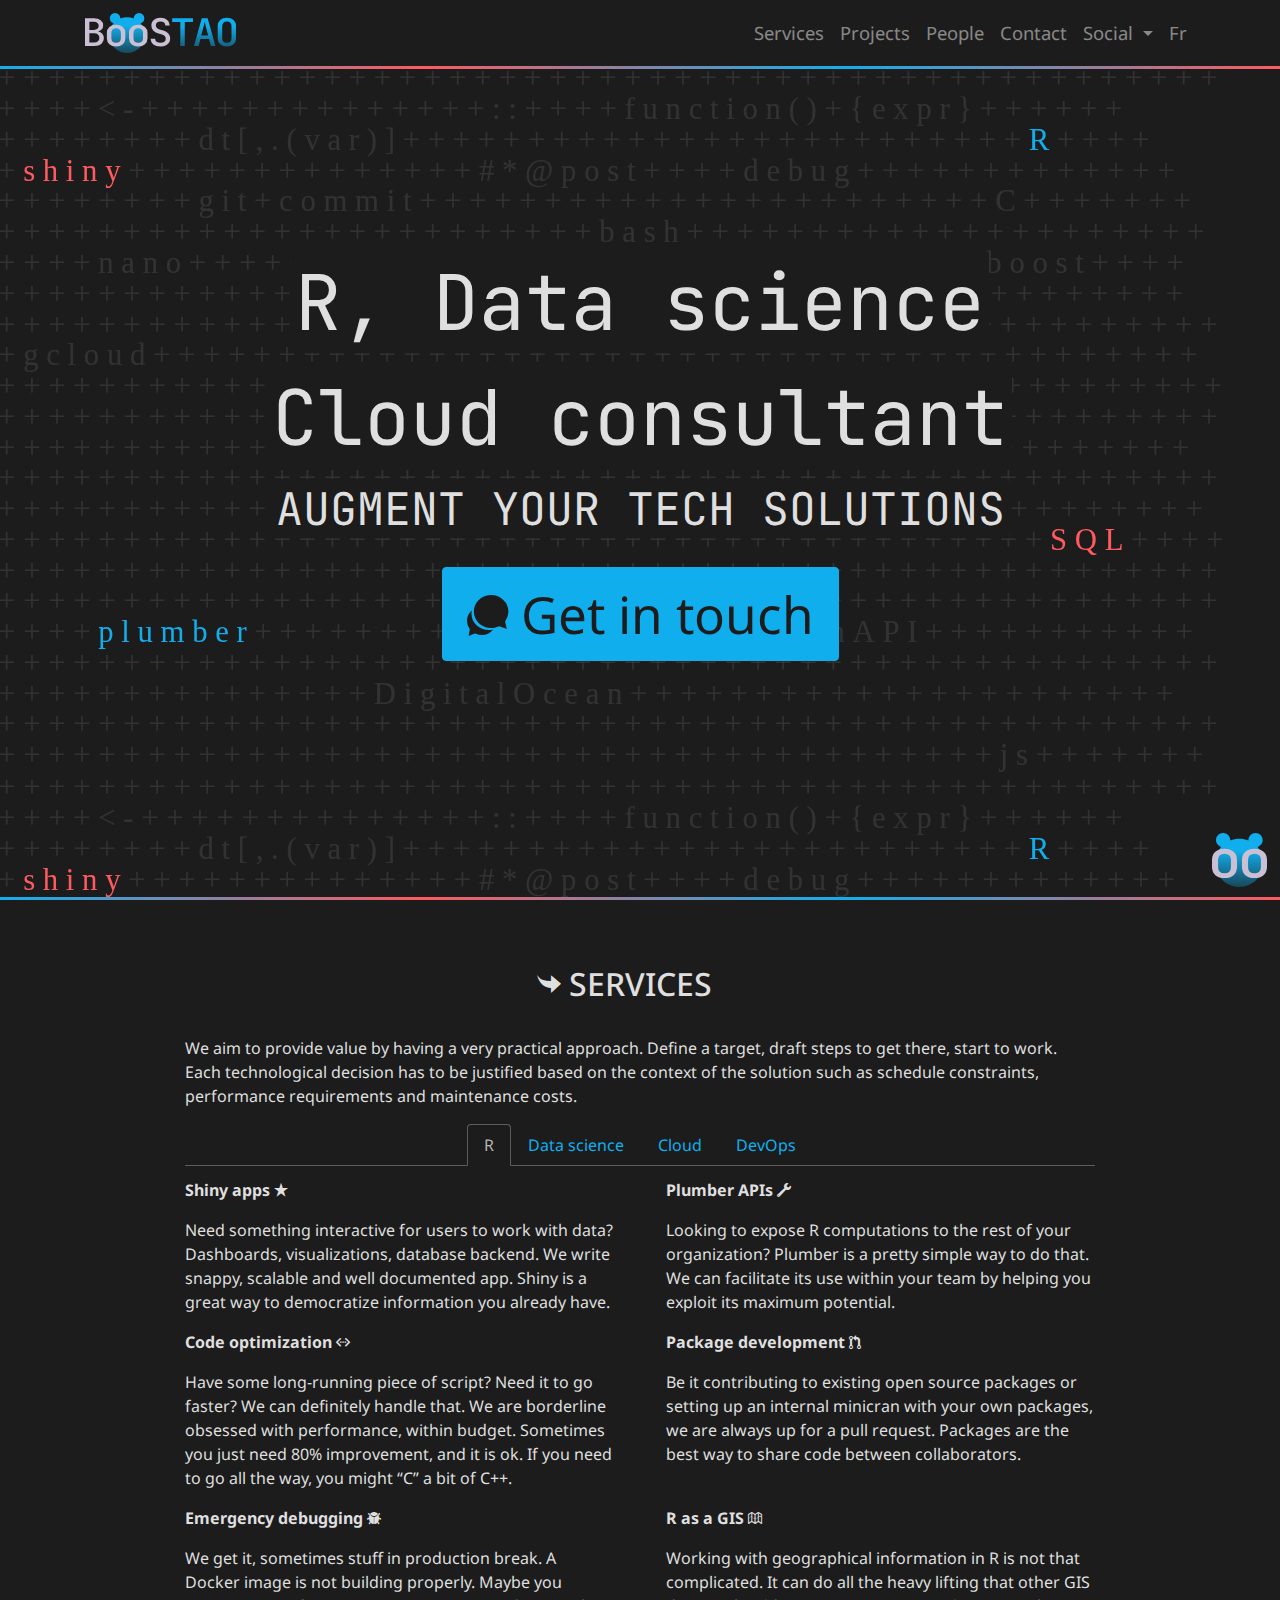
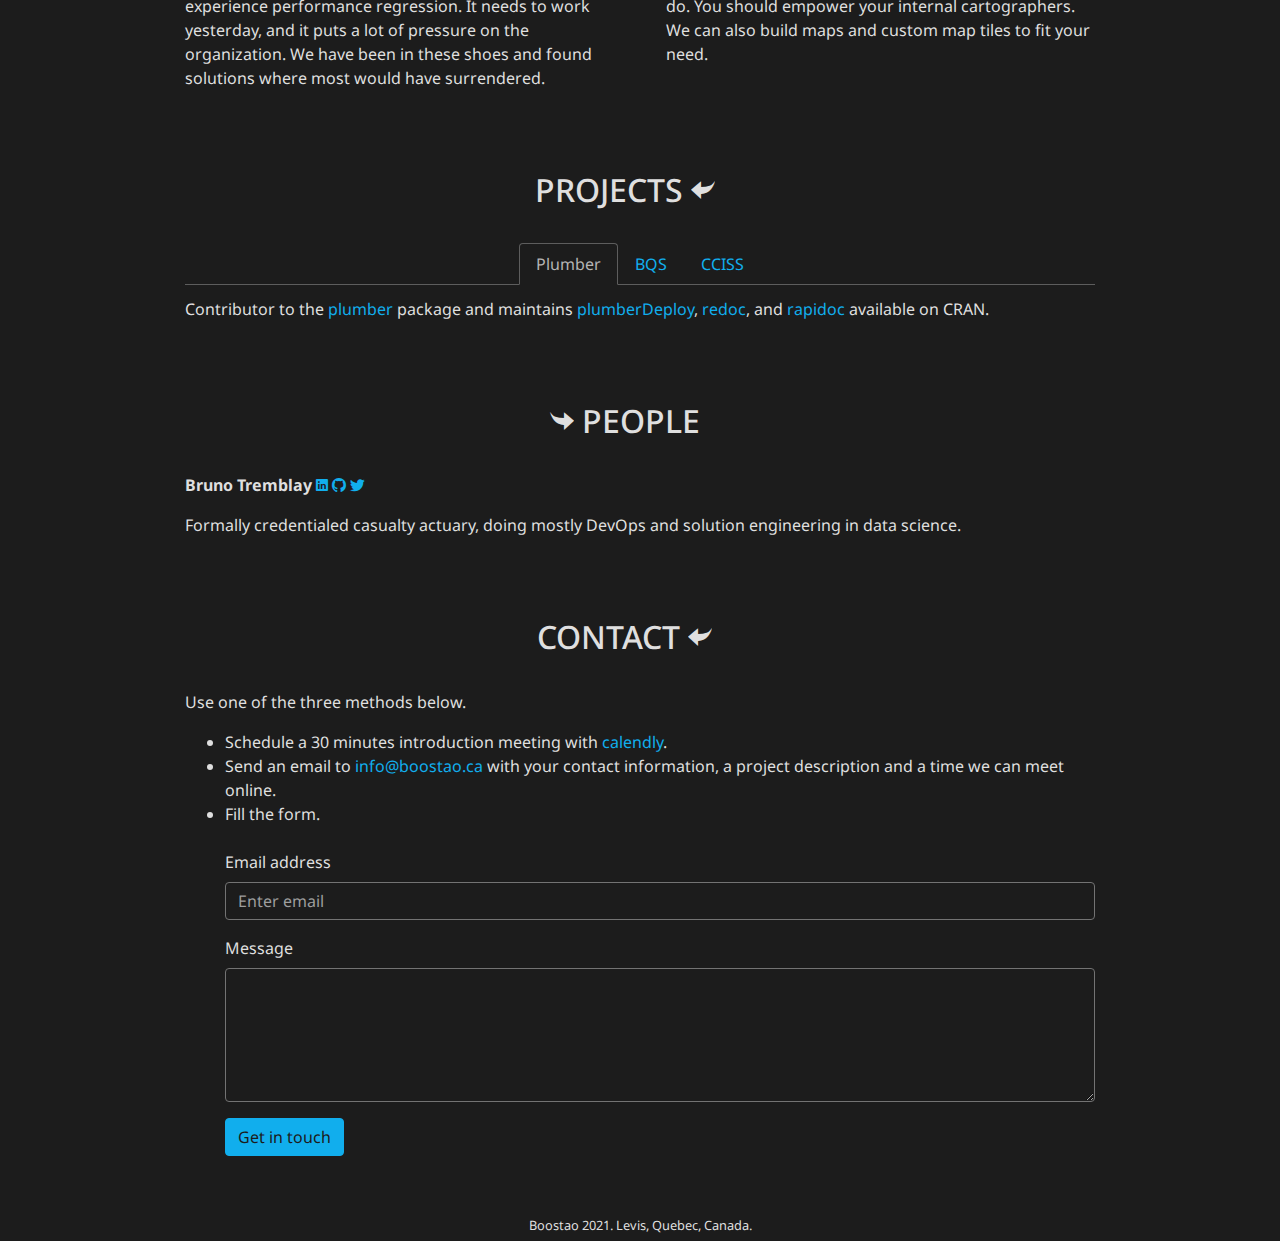
==== index.html @ 1beb693e "update contact section" ====
<!DOCTYPE html>

<html>

<head>

<meta charset="utf-8" />
<meta name="generator" content="pandoc" />
<meta http-equiv="X-UA-Compatible" content="IE=EDGE" />




<title>Boostao.ca</title>

<script src="site_libs/header-attrs-2.11/header-attrs.js"></script>
<script src="site_libs/jquery-3.6.0/jquery-3.6.0.min.js"></script>
<meta name="viewport" content="width=device-width, initial-scale=1, shrink-to-fit=no" />
<link href="site_libs/bootstrap-4.6.0/bootstrap.min.css" rel="stylesheet" />
<script src="site_libs/bootstrap-4.6.0/bootstrap.bundle.min.js"></script>
<link href="https://fonts.googleapis.com/css2?family=Noto%20Sans&amp;display=swap" rel="stylesheet"/>
<link href="https://fonts.googleapis.com/css2?family=JetBrains%20Mono&amp;display=swap" rel="stylesheet"/>
<script src="site_libs/bs3compat-0.3.1/transition.js"></script>
<script src="site_libs/bs3compat-0.3.1/tabs.js"></script>
<script src="site_libs/bs3compat-0.3.1/bs3compat.js"></script>
<script src="site_libs/navigation-1.1/tabsets.js"></script>
<link href="site_libs/anchor-sections-1.0.1/anchor-sections.css" rel="stylesheet" />
<script src="site_libs/anchor-sections-1.0.1/anchor-sections.js"></script>
<link href="site_libs/ionicons-2.0.1/css/ionicons.min.css" rel="stylesheet" />
<link rel="apple-touch-icon" sizes="180x180" href="./apple-touch-icon.png">
<link rel="icon" type="image/png" sizes="32x32" href="./favicon-32x32.png">
<link rel="icon" type="image/png" sizes="16x16" href="./favicon-16x16.png">
<link rel="manifest" href="./site.webmanifest">
<link rel="mask-icon" href="./safari-pinned-tab.svg" color="#5bbad5">
<meta name="apple-mobile-web-app-title" content="boostao">
<meta name="application-name" content="boostao">
<meta name="msapplication-TileColor" content="#1c1c1c">
<meta name="theme-color" content="#1c1c1c">

<style type="text/css">
  code{white-space: pre-wrap;}
  span.smallcaps{font-variant: small-caps;}
  span.underline{text-decoration: underline;}
  div.column{display: inline-block; vertical-align: top; width: 50%;}
  div.hanging-indent{margin-left: 1.5em; text-indent: -1.5em;}
  ul.task-list{list-style: none;}
    </style>









<style type = "text/css">
.main-container {
  max-width: 940px;
  margin-left: auto;
  margin-right: auto;
}
img {
  max-width:100%;
}
.tabbed-pane {
  padding-top: 12px;
}
.html-widget {
  margin-bottom: 20px;
}
button.code-folding-btn:focus {
  outline: none;
}
summary {
  display: list-item;
}
pre code {
  padding: 0;
}
</style>


<style type="text/css">
.dropdown-submenu {
  position: relative;
}
.dropdown-submenu>.dropdown-menu {
  top: 0;
  left: 100%;
  margin-top: -6px;
  margin-left: -1px;
  border-radius: 0 6px 6px 6px;
}
.dropdown-submenu:hover>.dropdown-menu {
  display: block;
}
.dropdown-submenu>a:after {
  display: block;
  content: " ";
  float: right;
  width: 0;
  height: 0;
  border-color: transparent;
  border-style: solid;
  border-width: 5px 0 5px 5px;
  border-left-color: #cccccc;
  margin-top: 5px;
  margin-right: -10px;
}
.dropdown-submenu:hover>a:after {
  border-left-color: #adb5bd;
}
.dropdown-submenu.pull-left {
  float: none;
}
.dropdown-submenu.pull-left>.dropdown-menu {
  left: -100%;
  margin-left: 10px;
  border-radius: 6px 0 6px 6px;
}
</style>

<script type="text/javascript">
// manage active state of menu based on current page
$(document).ready(function () {
  // active menu anchor
  href = window.location.pathname
  href = href.substr(href.lastIndexOf('/') + 1)
  if (href === "")
    href = "index.html";
  var menuAnchor = $('a[href="' + href + '"]');

  // mark it active
  menuAnchor.tab('show');

  // if it's got a parent navbar menu mark it active as well
  menuAnchor.closest('li.dropdown').addClass('active');

  // Navbar adjustments
  var navHeight = $(".navbar").first().height() + 15;
  var style = document.createElement('style');
  var pt = "padding-top: " + navHeight + "px; ";
  var mt = "margin-top: -" + navHeight + "px; ";
  var css = "";
  // offset scroll position for anchor links (for fixed navbar)
  for (var i = 1; i <= 6; i++) {
    css += ".section h" + i + "{ " + pt + mt + "}\n";
  }
  style.innerHTML = "body {" + pt + "padding-bottom: 40px; }\n" + css;
  document.head.appendChild(style);
});
</script>

<!-- tabsets -->

<style type="text/css">
.tabset-dropdown > .nav-tabs {
  display: inline-table;
  max-height: 500px;
  min-height: 44px;
  overflow-y: auto;
  border: 1px solid #ddd;
  border-radius: 4px;
}

.tabset-dropdown > .nav-tabs > li.active:before {
  content: "";
  font-family: 'Glyphicons Halflings';
  display: inline-block;
  padding: 10px;
  border-right: 1px solid #ddd;
}

.tabset-dropdown > .nav-tabs.nav-tabs-open > li.active:before {
  content: "&#xe258;";
  border: none;
}

.tabset-dropdown > .nav-tabs.nav-tabs-open:before {
  content: "";
  font-family: 'Glyphicons Halflings';
  display: inline-block;
  padding: 10px;
  border-right: 1px solid #ddd;
}

.tabset-dropdown > .nav-tabs > li.active {
  display: block;
}

.tabset-dropdown > .nav-tabs > li > a,
.tabset-dropdown > .nav-tabs > li > a:focus,
.tabset-dropdown > .nav-tabs > li > a:hover {
  border: none;
  display: inline-block;
  border-radius: 4px;
  background-color: transparent;
}

.tabset-dropdown > .nav-tabs.nav-tabs-open > li {
  display: block;
  float: none;
}

.tabset-dropdown > .nav-tabs > li {
  display: none;
}
</style>

<!-- code folding -->




</head>

<body>



<div class="navbar navbar-default  navbar-fixed-top" role="navigation">
  <div class="container">
    <div class="navbar-header">
      <button type="button" class="navbar-toggle collapsed" data-toggle="collapse" data-target="#navbar">
        <span class="icon-bar"></span>
        <span class="icon-bar"></span>
        <span class="icon-bar"></span>
      </button>
      <a class="navbar-brand" href="index.html"><img src="www/boostao.svg" height="40px" alt="Boostao logo" /></a>
    </div>
    <div id="navbar" class="navbar-collapse collapse">
      <ul class="nav navbar-nav">
        
      </ul>
      <ul class="nav navbar-nav navbar-right">
        <li>
  <a href="#services">Services</a>
</li>
<li>
  <a href="#projects">Projects</a>
</li>
<li>
  <a href="#people">People</a>
</li>
<li>
  <a href="#contact">Contact</a>
</li>
<li class="dropdown">
  <a href="#" class="dropdown-toggle" data-toggle="dropdown" role="button" aria-expanded="false">
    Social
     
    <span class="caret"></span>
  </a>
  <ul class="dropdown-menu" role="menu">
    <li>
      <a href="https://www.linkedin.com/company/boostao">
        <span class="ion ion-social-linkedin"></span>
         
        LinkedIn
      </a>
    </li>
    <li>
      <a href="https://github.com/Boostao">
        <span class="ion ion-social-github"></span>
         
        GitHub
      </a>
    </li>
    <li>
      <a href="https://twitter.com/boostao1">
        <span class="ion ion-social-twitter"></span>
         
        Twitter
      </a>
    </li>
  </ul>
</li>
<li>
  <a href="fr/index.html">Fr</a>
</li>
      </ul>
    </div><!--/.nav-collapse -->
  </div><!--/.container -->
</div><!--/.navbar -->
<style type="text/css">
  #navbar li {
    font-size: 1.15rem;
  }
  .navbar, #splash {
    border-bottom: 3px solid;
    border-image-source: linear-gradient(90deg, #11AEED, #FF5A5F 33%, #11AEED 66%, #FF5A5F);
    border-image-slice: 1;
  }
  #splash {
    background-image: url("www/rcode2.svg");
    background-repeat: repeat;
    background-position: 0px 6px;
    background-size: min(1651px, 100%);
    height: calc(100vh - 65px);
    text-align: center;
    padding-top: 20vh;
  }
  .splash-title, .splash-tagline {
    font-family: JetBrains Mono;
    padding: 0 0.25rem 0 0.25rem;
    background-color: #1C1C1C;
    background-clip: padding-box;
  }
  .splash-title {
    font-size: 6vw;
  }
  .splash-tagline {
    font-size: 3.5vw;
  }
  .splash-button {
    font-size: 4vw;
    padding: 0.5rem 1.5rem 0.5rem 1.5rem;
  }
  .splash-tao {
    position: absolute;
    bottom: 1.5vh;
    right: 1.5vh;
    height: 6vh
  }
</style>
<div id="splash">
  <span class="splash-title">R, Data science</span>
  <br>
  <span class="splash-title">Cloud consultant</span>
  <br>
  <span  class="splash-tagline">AUGMENT YOUR TECH SOLUTIONS</span>
  <br><br>
  <button type="button" class="btn btn-primary splash-button" onclick="window.location.href='#contact'"><span class="ion ion-chatbubbles"></span> Get in touch</button>
  <img src="www/tao.svg" alt="tao" class="splash-tao"/>
</div>

<div class="container-fluid main-container">



<div id="header">




</div>


<style>
  .section-head h2, h6 {
     text-align:center;
     margin-top:0;
     padding-bottom:25px;
  }
  .nav-tabs {
    justify-content: center !important;
  }
  body {
    padding-bottom: 5px !important
  }
</style>
<div id="services" class="section level2 tabset tabset-fade section-head">
<h2 class="tabset tabset-fade section-head"><span class="ion ion-forward" style="transform: scale(1, -1);"></span> SERVICES</h2>
<p>We aim to provide value by having a very practical approach. Define a target, draft steps to get there, start to work. Each technological decision has to be justified based on the context of the solution such as schedule constraints, performance requirements and maintenance costs.</p>
<div id="r" class="section level3">
<h3>R</h3>
<div style="display: flex;">
<div style="flex:0.5;padding-right:2vw">
<p><strong>Shiny apps</strong> <span class="ion ion-star"></span></p>
<p>Need something interactive for users to work with data? Dashboards, visualizations, database backend. We write snappy, scalable and well documented app. Shiny is a great way to democratize information you already have.</p>
</div>
<div style="flex:0.5;padding-left:2vw">
<p><strong>Plumber APIs</strong> <span class="ion ion-wrench"></span></p>
<p>Looking to expose R computations to the rest of your organization? Plumber is a pretty simple way to do that. We can facilitate its use within your team by helping you exploit its maximum potential.</p>
</div>
</div>
<div style="display: flex;">
<div style="flex:0.5;padding-right:2vw">
<p><strong>Code optimization</strong> <span class="ion ion-code-working"></span></p>
<p>Have some long-running piece of script? Need it to go faster? We can definitely handle that. We are borderline obsessed with performance, within budget. Sometimes you just need 80% improvement, and it is ok. If you need to go all the way, you might “C” a bit of C++.</p>
</div>
<div style="flex:0.5;padding-left:2vw">
<p><strong>Package development</strong> <span class="ion ion-pull-request"></span></p>
<p>Be it contributing to existing open source packages or setting up an internal minicran with your own packages, we are always up for a pull request. Packages are the best way to share code between collaborators.</p>
</div>
</div>
<div style="display: flex;">
<div style="flex:0.5;padding-right:2vw">
<p><strong>Emergency debugging</strong> <span class="ion ion-bug"></span></p>
<p>We get it, sometimes stuff in production break. A Docker image is not building properly. Maybe you experience performance regression. It needs to work yesterday, and it puts a lot of pressure on the organization. We have been in these shoes and found solutions where most would have surrendered.</p>
</div>
<div style="flex:0.5;padding-left:2vw">
<p><strong>R as a GIS</strong> <span class="ion ion-map"></span></p>
<p>Working with geographical information in R is not that complicated. It can do all the heavy lifting that other GIS do. You should empower your internal cartographers. We can also build maps and custom map tiles to fit your need.</p>
</div>
</div>
</div>
<div id="data-science" class="section level3">
<h3>Data science</h3>
<div style="display: flex;">
<div style="flex:0.5;padding-right:2vw">
<p><strong>Data engineering</strong> <span class="ion ion-social-buffer"></span></p>
<p>Every data scientist knows 90% of the job is massaging data. We build data ingestion pipelines to feed modelling needs. Once the science part is done, we can support deployment to production.</p>
</div>
<div style="flex:0.5;padding-left:2vw">
<p><strong>Proof of concept</strong> <span class="ion ion-flash"></span></p>
<p>Quick prototyping if you can extract value from the data you have. We can also peer review existing models. The best models are built by domain experts. We merely provide them with the tools and process to deliver value.</p>
</div>
</div>
<div style="display: flex;">
<div style="flex:0.5;padding-right:2vw">
<p><strong>Linear regression</strong> <span class="ion ion-ios-pulse-strong"></span></p>
<p>Who said proven techniques could not still solve business problems. Not everything has to be deep learning. Choose the right tool for the job.</p>
</div>
<div style="flex:0.5;padding-left:2vw">
<p><strong>Gradient boosting</strong> <span class="ion ion-android-options"></span></p>
<p>Gradient boosting is a great tool when fine-tuned. Let us guide you on how to be a successful user. We can help with feature engineering and hyper parameters tuning.</p>
</div>
</div>
</div>
<div id="cloud" class="section level3">
<h3>Cloud</h3>
<p>We work with most cloud providers that have a data center in Canada. Cloud infrastructure is great for surge workload and on-demand computing.</p>
<ul>
<li><strong>Google</strong></li>
<li><strong>DigitalOcean</strong></li>
<li><strong>Azure</strong></li>
<li><strong>AWS</strong></li>
</ul>
</div>
<div id="devops" class="section level3">
<h3>DevOps</h3>
<div style="display: flex;">
<div style="flex:0.5;padding-right:2vw">
<p><strong>CI/CD</strong> <span class="ion ion-loop"></span></p>
<p>Use GitHub actions and similar tools to automate most repetitive tasks around code management. Setup tests, validate commits or deploy to production all in one go. Harness the power of app containerization when it makes sense.</p>
</div>
<div style="flex:0.5;padding-left:2vw">
<p><strong>Data science server</strong> <span class="ion ion-monitor"></span></p>
<p>We can help configure RStudio server, Shiny server or notebook server. We know our way around security integration, nginx and notebook kernels installation. Furthermore, we have experience compiling GPU backed machine learning libraries, so you will not have to dig through CUDA documentation.</p>
</div>
</div>
</div>
</div>
<div id="projects" class="section level2 tabset tabset-fade section-head">
<h2 class="tabset tabset-fade section-head">PROJECTS <span class="ion ion-forward" style="transform: scale(-1, -1);"></span></h2>
<div id="plumber" class="section level3">
<h3>Plumber</h3>
<p>Contributor to the <a href="https://github.com/rstudio/plumber">plumber</a> package and maintains <a href="https://github.com/meztez/plumberDeploy">plumberDeploy</a>, <a href="https://github.com/meztez/redoc">redoc</a>, and <a href="https://github.com/meztez/rapidoc">rapidoc</a> available on CRAN.</p>
</div>
<div id="bqs" class="section level3">
<h3>BQS</h3>
<p><code>bigrquerystorage</code> is a <a href="https://cloud.google.com/bigquery/docs/reference/storage/">BigQuery Storage API</a> client for R. The main motivation is to replace <code>bigrquery::bq_table_download</code> in some workloads to avoid quotas and limits.</p>
<p>The client is built in C++, leveraging gRPC and Google protocol buffer compiler. On the R side, it overloads <code>bigrquery</code> methods. It uses the <code>arrow</code> R library and format.</p>
<p><a href="https://github.com/meztez/bigrquerystorage">meztez/bigrquerystorage</a></p>
</div>
<div id="cciss" class="section level3">
<h3>CCISS</h3>
<p>Shiny app for climate change informed tree species selection. This was built for a <a href="https://digital.gov.bc.ca/marketplace/opportunities/code-with-us/f9b73f32-ca0d-4009-97b7-6bb04cb91394">Code with us BC Gov opportunity</a>.</p>
<p><a href="https://neoxone.shinyapps.io/BCGOV_CCISS/">Demo</a></p>
<p>Highlights:</p>
<ul>
<li>Building custom tiles and serving them</li>
<li>Using VectorGrid with leaflet</li>
<li>Build an elevation API from raw raster tiles</li>
<li>Custom SVG factory</li>
<li>Downloadable html and pdf reports</li>
</ul>
</div>
</div>
<div id="people" class="section level2 section-head">
<h2 class="section-head"><span class="ion ion-forward" style="transform: scale(1, -1);"></span> PEOPLE</h2>
<p><strong>Bruno Tremblay</strong> <a href="https://www.linkedin.com/in/bruno-tremblay-508ba9201/"><span class="ion-social-linkedin"></span></a> <a href="https://github.com/meztez"><span class="ion ion-social-github"></span></a> <a href="https://twitter.com/meztez2"><span class="ion ion-social-twitter"></span></a></p>
<p>Formally credentialed casualty actuary, doing mostly DevOps and solution engineering in data science.</p>
</div>
<div id="contact" class="section level2 section-head">
<h2 class="section-head">CONTACT <span class="ion ion-forward" style="transform: scale(-1, -1);"></span></h2>
<p>Use one of the three methods below.</p>
<ul>
<li>Schedule a 30 minutes introduction meeting with <a href="https://calendly.com/boostao/intro">calendly</a>.<br />
</li>
<li>Send an email to <a href="mailto:info@boostao.ca">info@boostao.ca</a> with your contact information, a project description and a time we can meet online.</li>
<li>Fill the form.<br /><br />
<form method="POST" action="https://formspree.io/f/mpzkzdov">
<fieldset>
<div class="form-group">
<label for="inputEmail">Email address</label><input type="email" class="form-control" id="inputEmail" name="clientEmail" aria-describedby="emailClient" placeholder="Enter email">
</div>
<div class="form-group">
<label for="clientmessage">Message</label>
<textarea class="form-control" id="clientmessage" name="clientmessage" rows="5"></textarea>
</div>
<button type="submit" class="btn btn-primary">
Get in touch
</button>
</fieldset>
</form></li>
</ul>
<div style="text-align:center; padding-top:40px;">
<small>Boostao 2021. Levis, Quebec, Canada.</small>
</div>
</div>




</div>

<script>

// add bootstrap table styles to pandoc tables
function bootstrapStylePandocTables() {
  $('tr.odd').parent('tbody').parent('table').addClass('table table-condensed');
}
$(document).ready(function () {
  bootstrapStylePandocTables();
});


</script>

<!-- tabsets -->

<script>
$(document).ready(function () {
  window.buildTabsets("TOC");
});

$(document).ready(function () {
  $('.tabset-dropdown > .nav-tabs > li').click(function () {
    $(this).parent().toggleClass('nav-tabs-open');
  });
});
</script>

<!-- code folding -->



</body>
</html>
---- site_libs/anchor-sections-1.0.1/anchor-sections.css ----
/* Styles for section anchors */
a.anchor-section {margin-left: 10px; visibility: hidden; color: inherit;}
a.anchor-section::before {content: '#';}
.hasAnchor:hover a.anchor-section {visibility: visible;}
ul > li > .anchor-section {display: none;}
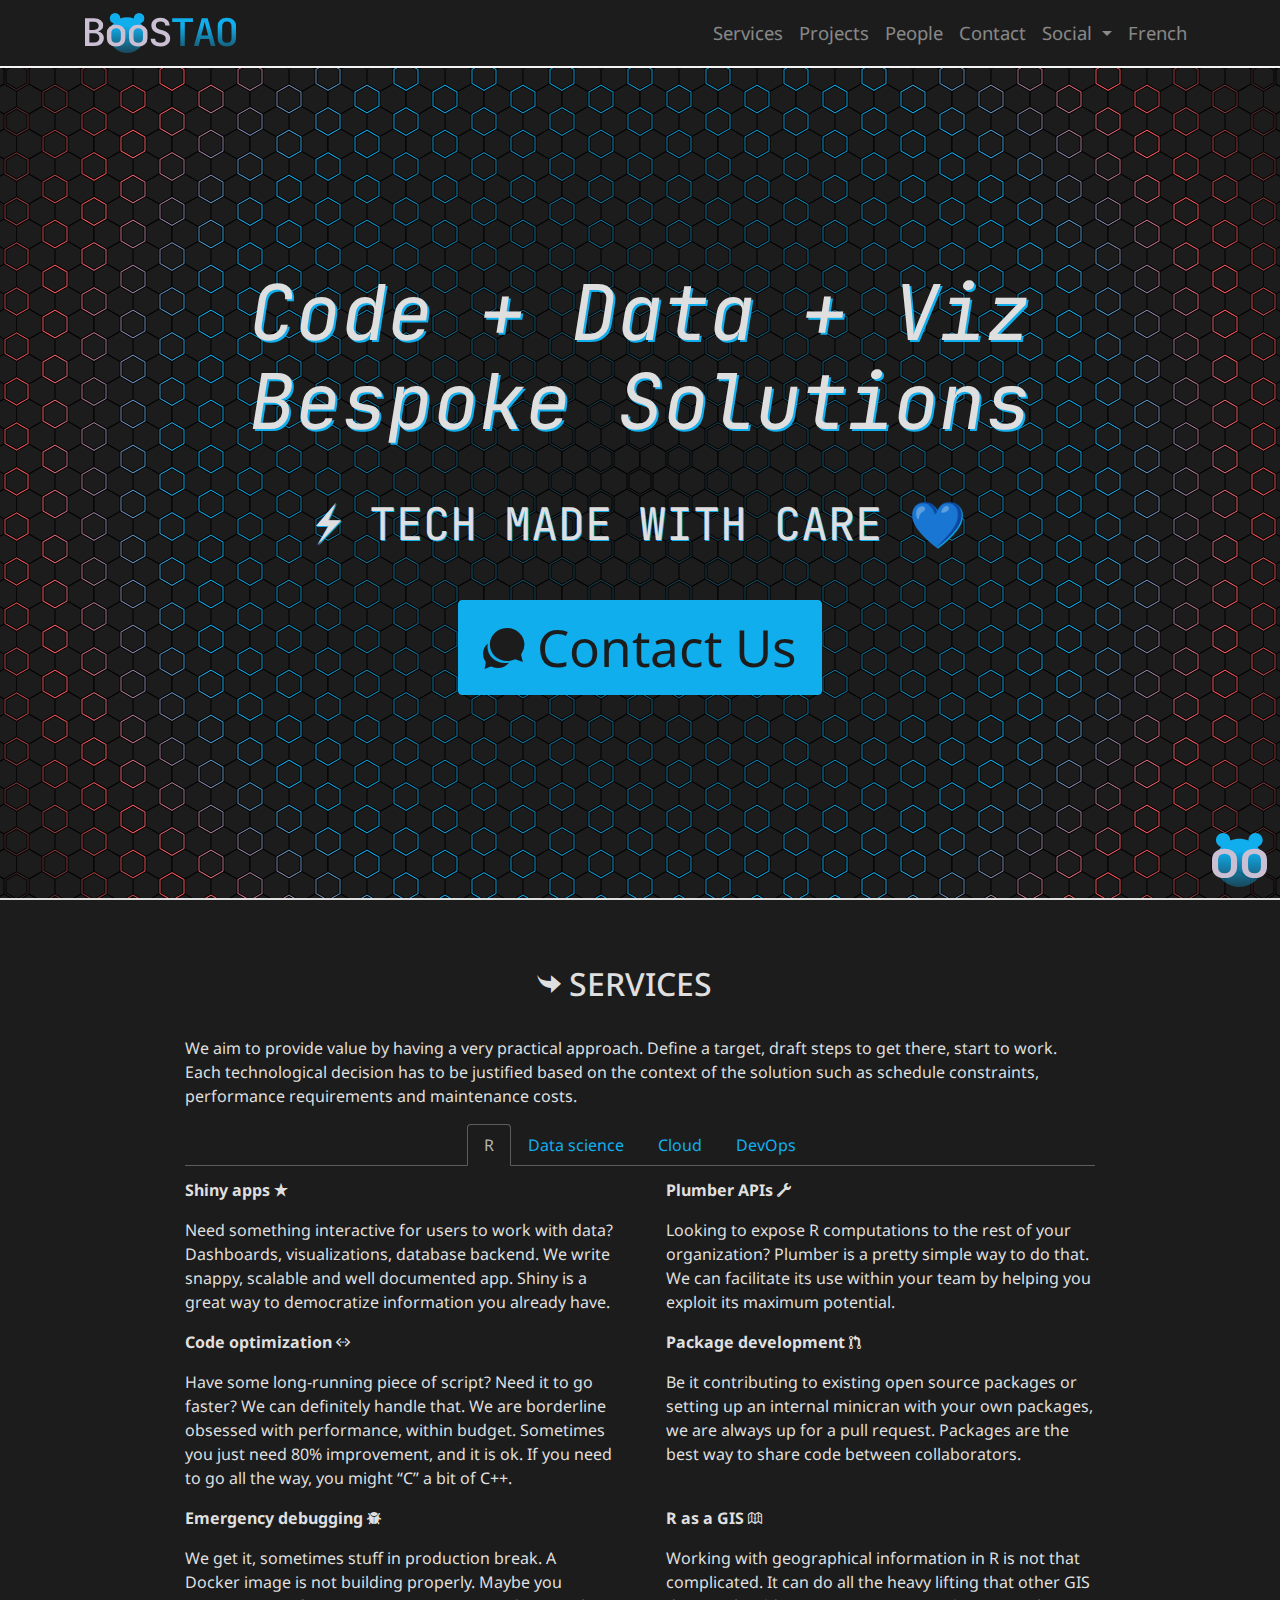
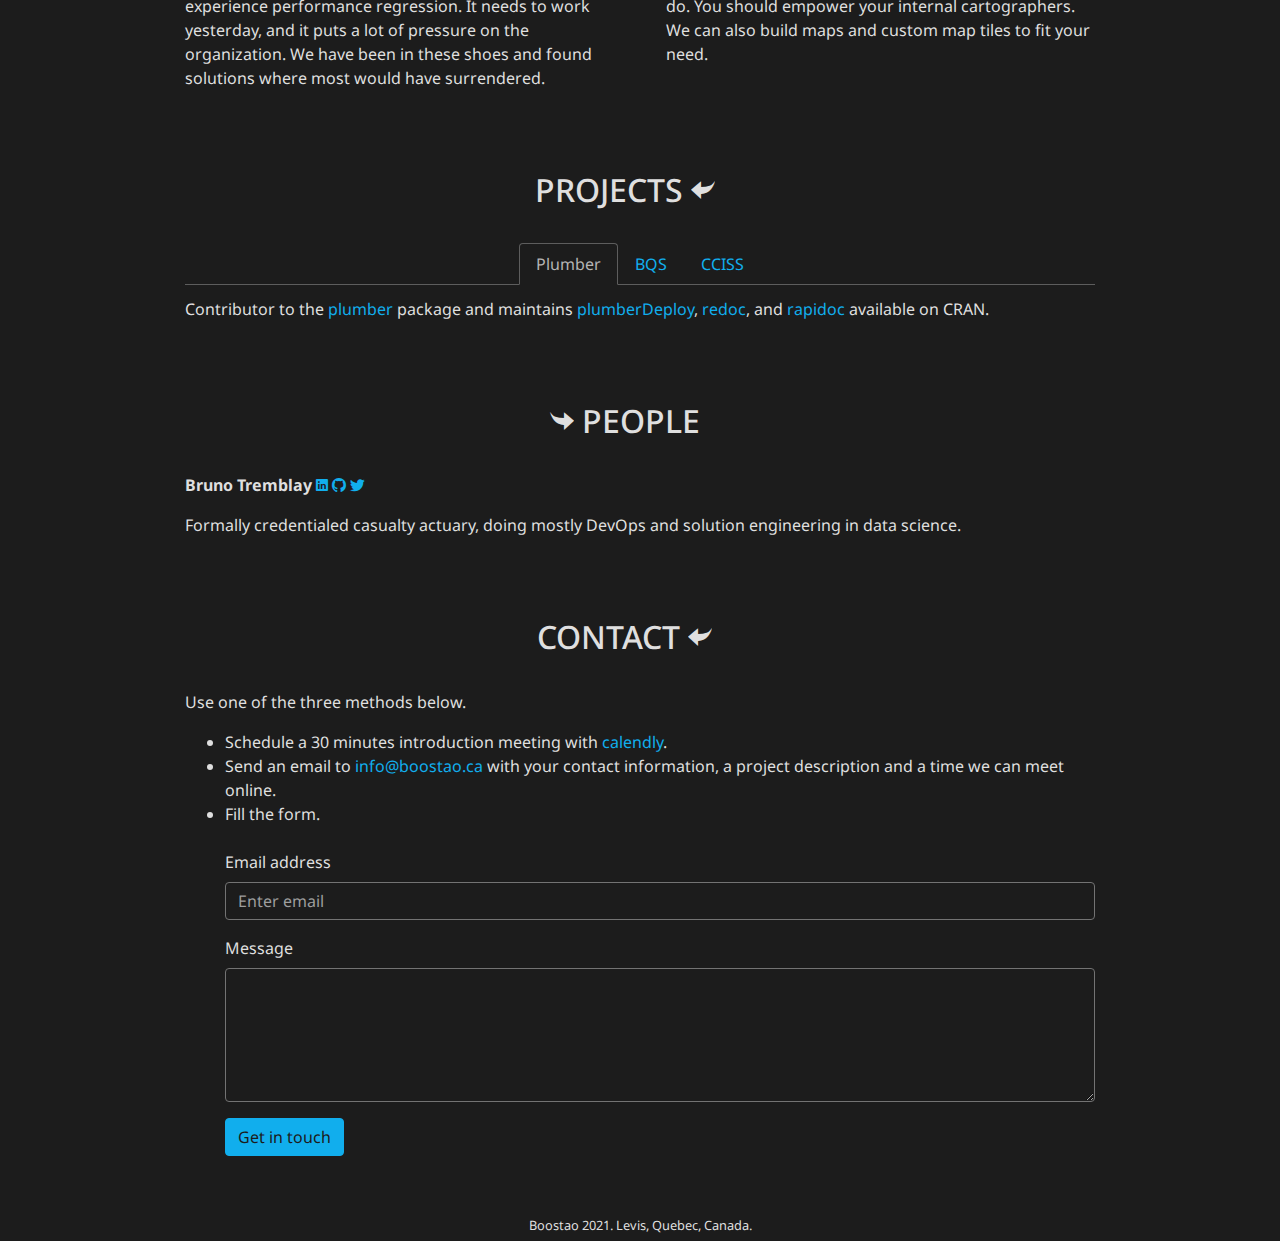
==== commit b5142dc2: "new splash" ====
--- a/index.html
+++ b/index.html
@@ -277,7 +277,7 @@
   </ul>
 </li>
 <li>
-  <a href="fr/index.html">Fr</a>
+  <a href="fr/index.html">French</a>
 </li>
       </ul>
     </div><!--/.nav-collapse -->
@@ -288,30 +288,30 @@
     font-size: 1.15rem;
   }
   .navbar, #splash {
-    border-bottom: 3px solid;
-    border-image-source: linear-gradient(90deg, #11AEED, #FF5A5F 33%, #11AEED 66%, #FF5A5F);
-    border-image-slice: 1;
+    border-bottom: 2px solid;
   }
   #splash {
-    background-image: url("www/rcode2.svg");
-    background-repeat: repeat;
-    background-position: 0px 6px;
-    background-size: min(1651px, 100%);
+    background:
+     url("www/hexgrid.svg") repeat center,
+     radial-gradient(circle, #1c1c1c, #11AEED 60%, #FF5A5F 80%, #1c1c1c);
     height: calc(100vh - 65px);
+    display: grid;
+    place-items: center;
     text-align: center;
-    padding-top: 20vh;
   }
   .splash-title, .splash-tagline {
-    font-family: JetBrains Mono;
-    padding: 0 0.25rem 0 0.25rem;
-    background-color: #1C1C1C;
-    background-clip: padding-box;
+    font-family: "JetBrains Mono";
   }
   .splash-title {
     font-size: 6vw;
+    text-shadow: 0.18vw 0.18vw #11AEED;
+    font-style: italic;
+    line-height: 7vw;
   }
   .splash-tagline {
     font-size: 3.5vw;
+    text-shadow: 0.105vw 0.105vw #11AEED;
+    line-height: 12vw;
   }
   .splash-button {
     font-size: 4vw;
@@ -325,13 +325,13 @@
   }
 </style>
 <div id="splash">
-  <span class="splash-title">R, Data science</span>
-  <br>
-  <span class="splash-title">Cloud consultant</span>
-  <br>
-  <span  class="splash-tagline">AUGMENT YOUR TECH SOLUTIONS</span>
-  <br><br>
-  <button type="button" class="btn btn-primary splash-button" onclick="window.location.href='#contact'"><span class="ion ion-chatbubbles"></span> Get in touch</button>
+  <div>
+    <span class="splash-title">Code + Data + Viz<br>Bespoke Solutions</span>
+    <br>
+    <span class="splash-tagline">⚡ TECH MADE WITH CARE 💙</span>
+    <br>
+    <button type="button" class="btn btn-primary splash-button" onclick="window.location.href='#contact'"><span class="ion ion-chatbubbles"></span> Contact Us</button>
+  </div>
   <img src="www/tao.svg" alt="tao" class="splash-tao"/>
 </div>
 
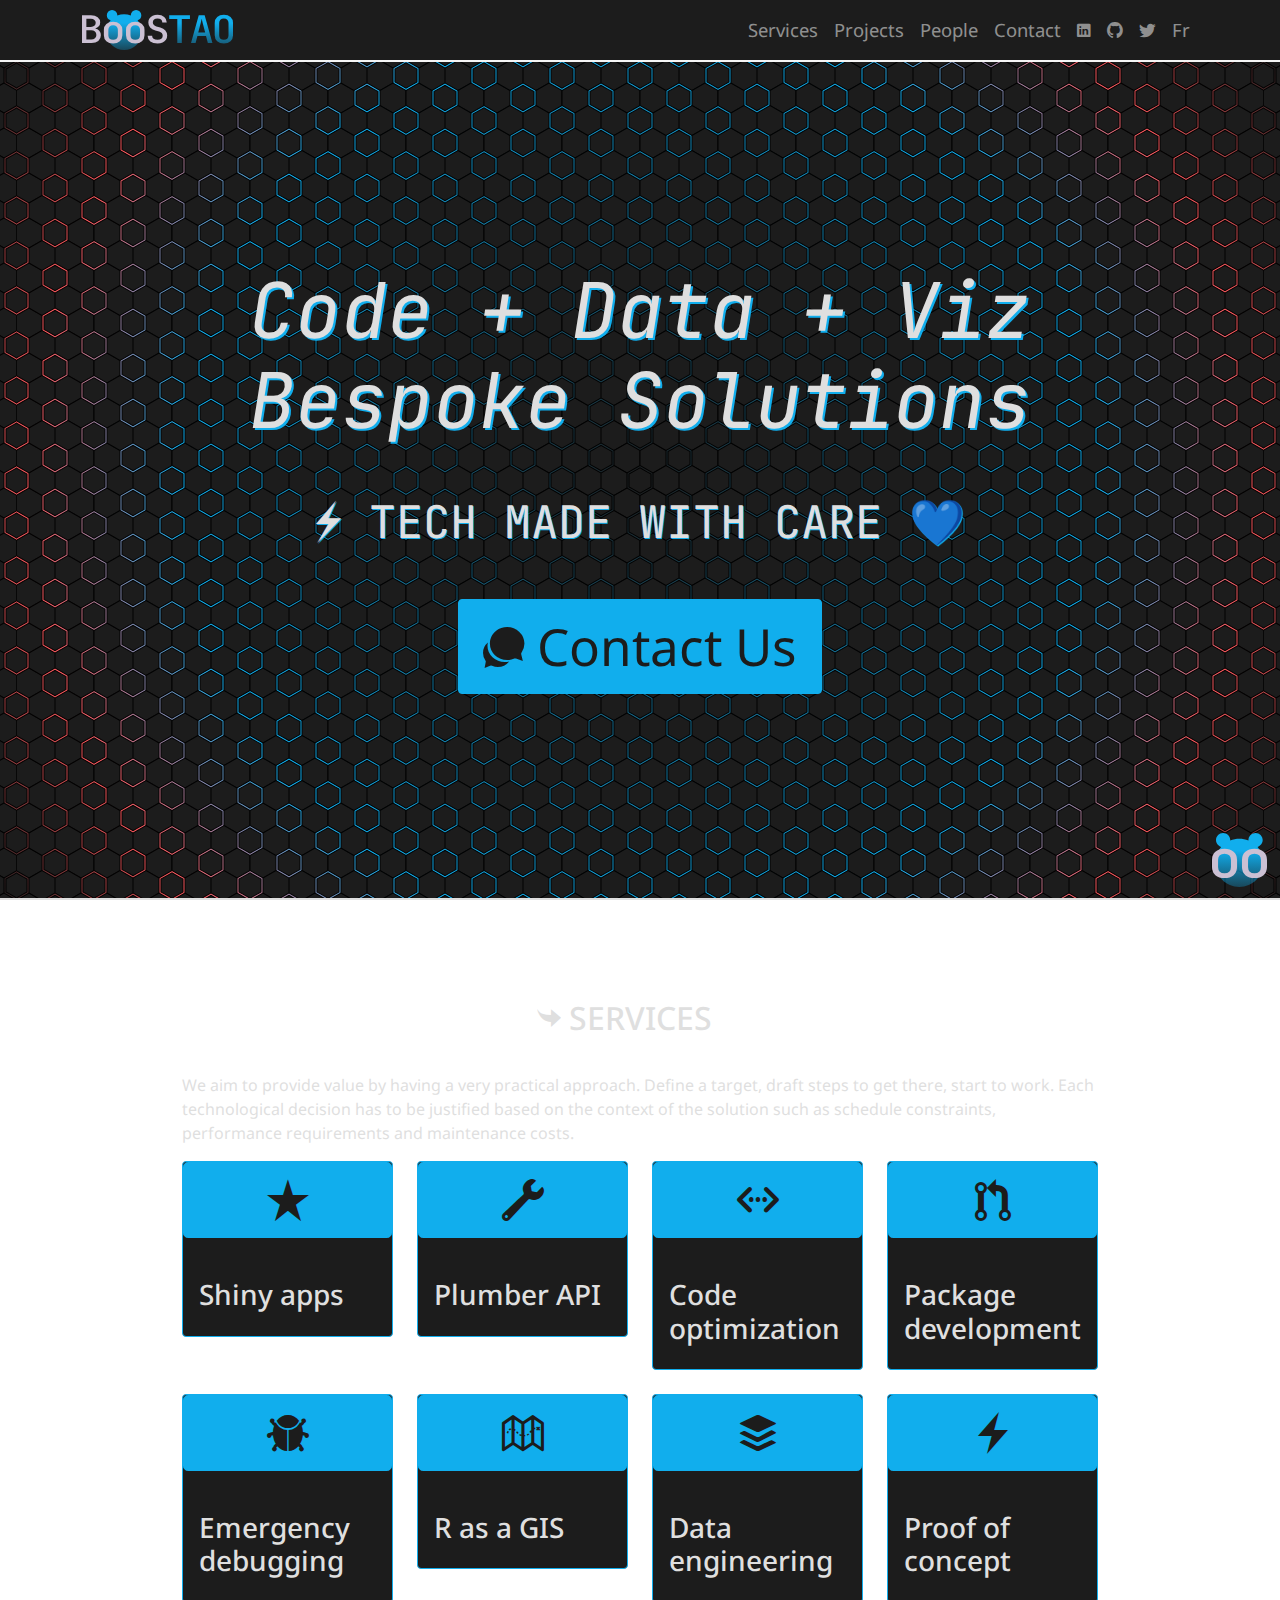
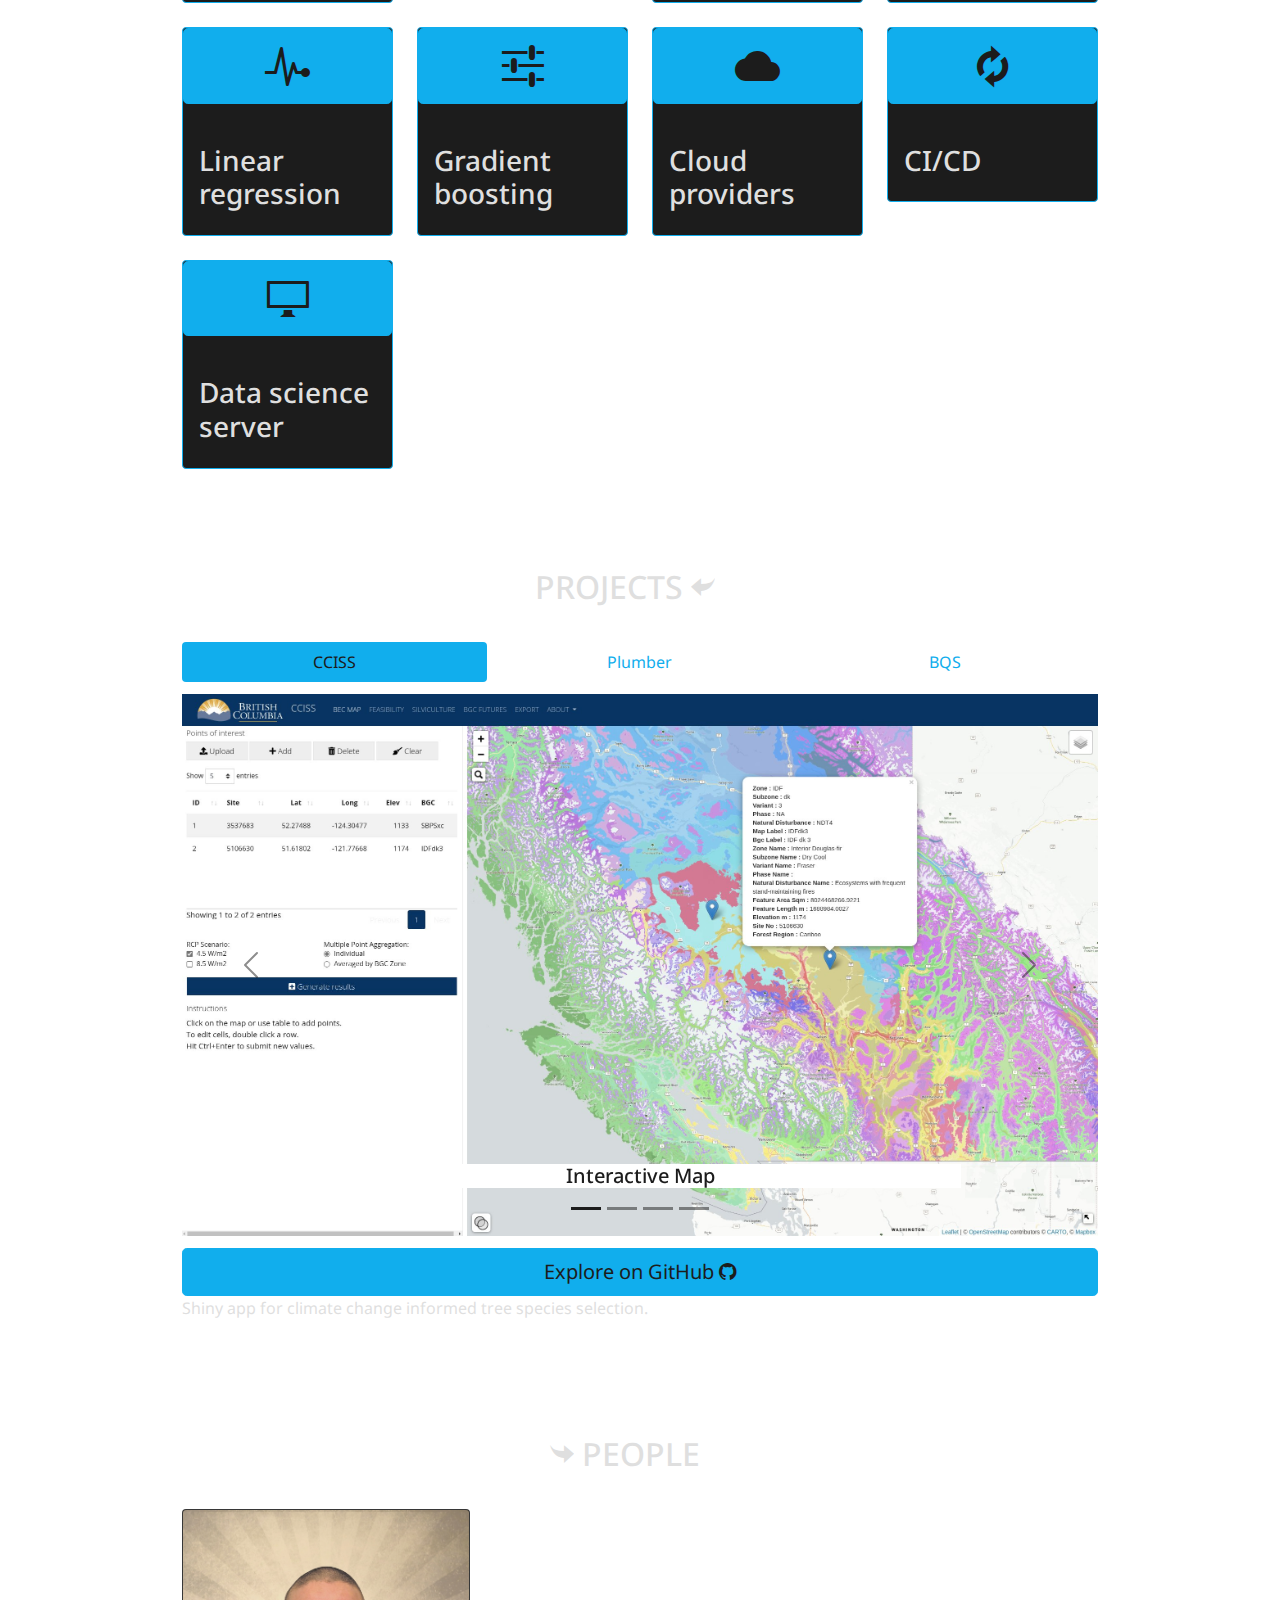
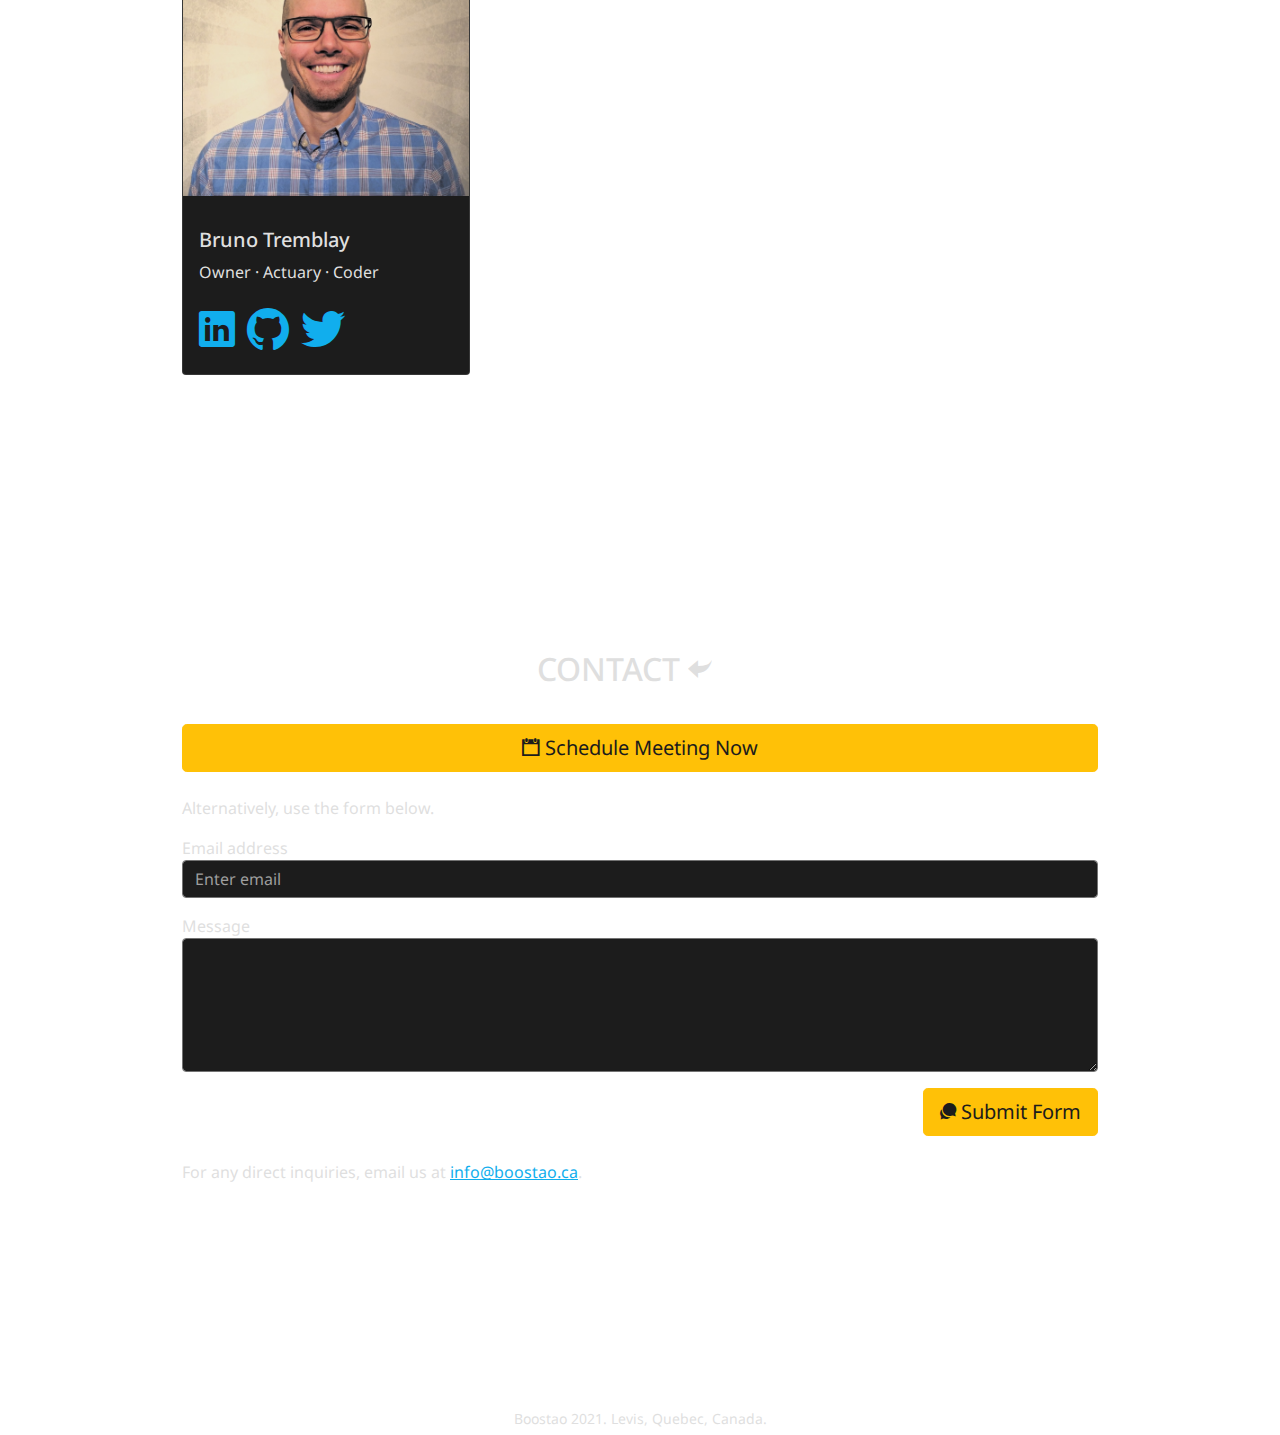
==== commit 2566d6fc: "Update website" ====
--- a/index.html
+++ b/index.html
@@ -16,8 +16,8 @@
 <script src="site_libs/header-attrs-2.11/header-attrs.js"></script>
 <script src="site_libs/jquery-3.6.0/jquery-3.6.0.min.js"></script>
 <meta name="viewport" content="width=device-width, initial-scale=1, shrink-to-fit=no" />
-<link href="site_libs/bootstrap-4.6.0/bootstrap.min.css" rel="stylesheet" />
-<script src="site_libs/bootstrap-4.6.0/bootstrap.bundle.min.js"></script>
+<link href="site_libs/bootstrap-5.1.0/bootstrap.min.css" rel="stylesheet" />
+<script src="site_libs/bootstrap-5.1.0/bootstrap.bundle.min.js"></script>
 <link href="https://fonts.googleapis.com/css2?family=Noto%20Sans&amp;display=swap" rel="stylesheet"/>
 <link href="https://fonts.googleapis.com/css2?family=JetBrains%20Mono&amp;display=swap" rel="stylesheet"/>
 <script src="site_libs/bs3compat-0.3.1/transition.js"></script>
@@ -44,7 +44,8 @@
   div.column{display: inline-block; vertical-align: top; width: 50%;}
   div.hanging-indent{margin-left: 1.5em; text-indent: -1.5em;}
   ul.task-list{list-style: none;}
-    </style>
+      .display.math{display: block; text-align: center; margin: 0.5rem auto;}
+  </style>
 
 
 
@@ -121,36 +122,6 @@
 }
 </style>
 
-<script type="text/javascript">
-// manage active state of menu based on current page
-$(document).ready(function () {
-  // active menu anchor
-  href = window.location.pathname
-  href = href.substr(href.lastIndexOf('/') + 1)
-  if (href === "")
-    href = "index.html";
-  var menuAnchor = $('a[href="' + href + '"]');
-
-  // mark it active
-  menuAnchor.tab('show');
-
-  // if it's got a parent navbar menu mark it active as well
-  menuAnchor.closest('li.dropdown').addClass('active');
-
-  // Navbar adjustments
-  var navHeight = $(".navbar").first().height() + 15;
-  var style = document.createElement('style');
-  var pt = "padding-top: " + navHeight + "px; ";
-  var mt = "margin-top: -" + navHeight + "px; ";
-  var css = "";
-  // offset scroll position for anchor links (for fixed navbar)
-  for (var i = 1; i <= 6; i++) {
-    css += ".section h" + i + "{ " + pt + mt + "}\n";
-  }
-  style.innerHTML = "body {" + pt + "padding-bottom: 40px; }\n" + css;
-  document.head.appendChild(style);
-});
-</script>
 
 <!-- tabsets -->
 
@@ -222,10 +193,8 @@
 <div class="navbar navbar-default  navbar-fixed-top" role="navigation">
   <div class="container">
     <div class="navbar-header">
-      <button type="button" class="navbar-toggle collapsed" data-toggle="collapse" data-target="#navbar">
-        <span class="icon-bar"></span>
-        <span class="icon-bar"></span>
-        <span class="icon-bar"></span>
+      <button type="button" class="navbar-toggler" data-bs-toggle="collapse" data-bs-target="#navbar" title="navbar-toggler">
+        <span class="navbar-toggler-icon"></span>
       </button>
       <a class="navbar-brand" href="index.html"><img src="www/boostao.svg" height="40px" alt="Boostao logo" /></a>
     </div>
@@ -246,38 +215,26 @@
 <li>
   <a href="#contact">Contact</a>
 </li>
-<li class="dropdown">
-  <a href="#" class="dropdown-toggle" data-toggle="dropdown" role="button" aria-expanded="false">
-    Social
+<li>
+  <a href="https://www.linkedin.com/company/boostao">
+    <span class="ion ion-social-linkedin"></span>
      
-    <span class="caret"></span>
   </a>
-  <ul class="dropdown-menu" role="menu">
-    <li>
-      <a href="https://www.linkedin.com/company/boostao">
-        <span class="ion ion-social-linkedin"></span>
-         
-        LinkedIn
-      </a>
-    </li>
-    <li>
-      <a href="https://github.com/Boostao">
-        <span class="ion ion-social-github"></span>
-         
-        GitHub
-      </a>
-    </li>
-    <li>
-      <a href="https://twitter.com/boostao1">
-        <span class="ion ion-social-twitter"></span>
-         
-        Twitter
-      </a>
-    </li>
-  </ul>
 </li>
 <li>
-  <a href="fr/index.html">French</a>
+  <a href="https://github.com/Boostao">
+    <span class="ion ion-social-github"></span>
+     
+  </a>
+</li>
+<li>
+  <a href="https://twitter.com/boostao1">
+    <span class="ion ion-social-twitter"></span>
+     
+  </a>
+</li>
+<li>
+  <a href="fr/index.html">Fr</a>
 </li>
       </ul>
     </div><!--/.nav-collapse -->
@@ -294,7 +251,8 @@
     background:
      url("www/hexgrid.svg") repeat center,
      radial-gradient(circle, #1c1c1c, #11AEED 60%, #FF5A5F 80%, #1c1c1c);
-    height: calc(100vh - 65px);
+    height: calc(100vh - 62px);
+    margin-top: 62px;
     display: grid;
     place-items: center;
     text-align: center;
@@ -350,140 +308,381 @@
 <style>
   .section-head h2, h6 {
      text-align:center;
-     margin-top:0;
-     padding-bottom:25px;
+     padding-bottom: 28px;
+  }
+  .section.level2 {
+    padding-top: 75px;
+    min-height: calc(100vh - 85px);
   }
   .nav-tabs {
     justify-content: center !important;
   }
   body {
-    padding-bottom: 5px !important
+    padding-bottom: 5px !important;
+    background: linear-gradient(180deg, #1c1c1c 25%, #11AEED 150%) fixed;
   }
 </style>
-<div id="services" class="section level2 tabset tabset-fade section-head">
-<h2 class="tabset tabset-fade section-head"><span class="ion ion-forward" style="transform: scale(1, -1);"></span> SERVICES</h2>
+<div id="services" class="section level2 section-head">
+<h2 class="section-head"><span class="ion ion-forward" style="transform: scale(1, -1);"></span> SERVICES</h2>
 <p>We aim to provide value by having a very practical approach. Define a target, draft steps to get there, start to work. Each technological decision has to be justified based on the context of the solution such as schedule constraints, performance requirements and maintenance costs.</p>
-<div id="r" class="section level3">
-<h3>R</h3>
-<div style="display: flex;">
-<div style="flex:0.5;padding-right:2vw">
-<p><strong>Shiny apps</strong> <span class="ion ion-star"></span></p>
-<p>Need something interactive for users to work with data? Dashboards, visualizations, database backend. We write snappy, scalable and well documented app. Shiny is a great way to democratize information you already have.</p>
-</div>
-<div style="flex:0.5;padding-left:2vw">
-<p><strong>Plumber APIs</strong> <span class="ion ion-wrench"></span></p>
-<p>Looking to expose R computations to the rest of your organization? Plumber is a pretty simple way to do that. We can facilitate its use within your team by helping you exploit its maximum potential.</p>
-</div>
-</div>
-<div style="display: flex;">
-<div style="flex:0.5;padding-right:2vw">
-<p><strong>Code optimization</strong> <span class="ion ion-code-working"></span></p>
-<p>Have some long-running piece of script? Need it to go faster? We can definitely handle that. We are borderline obsessed with performance, within budget. Sometimes you just need 80% improvement, and it is ok. If you need to go all the way, you might “C” a bit of C++.</p>
-</div>
-<div style="flex:0.5;padding-left:2vw">
-<p><strong>Package development</strong> <span class="ion ion-pull-request"></span></p>
-<p>Be it contributing to existing open source packages or setting up an internal minicran with your own packages, we are always up for a pull request. Packages are the best way to share code between collaborators.</p>
-</div>
-</div>
-<div style="display: flex;">
-<div style="flex:0.5;padding-right:2vw">
-<p><strong>Emergency debugging</strong> <span class="ion ion-bug"></span></p>
-<p>We get it, sometimes stuff in production break. A Docker image is not building properly. Maybe you experience performance regression. It needs to work yesterday, and it puts a lot of pressure on the organization. We have been in these shoes and found solutions where most would have surrendered.</p>
-</div>
-<div style="flex:0.5;padding-left:2vw">
-<p><strong>R as a GIS</strong> <span class="ion ion-map"></span></p>
-<p>Working with geographical information in R is not that complicated. It can do all the heavy lifting that other GIS do. You should empower your internal cartographers. We can also build maps and custom map tiles to fit your need.</p>
-</div>
-</div>
-</div>
-<div id="data-science" class="section level3">
-<h3>Data science</h3>
-<div style="display: flex;">
-<div style="flex:0.5;padding-right:2vw">
-<p><strong>Data engineering</strong> <span class="ion ion-social-buffer"></span></p>
-<p>Every data scientist knows 90% of the job is massaging data. We build data ingestion pipelines to feed modelling needs. Once the science part is done, we can support deployment to production.</p>
-</div>
-<div style="flex:0.5;padding-left:2vw">
-<p><strong>Proof of concept</strong> <span class="ion ion-flash"></span></p>
-<p>Quick prototyping if you can extract value from the data you have. We can also peer review existing models. The best models are built by domain experts. We merely provide them with the tools and process to deliver value.</p>
-</div>
-</div>
-<div style="display: flex;">
-<div style="flex:0.5;padding-right:2vw">
-<p><strong>Linear regression</strong> <span class="ion ion-ios-pulse-strong"></span></p>
-<p>Who said proven techniques could not still solve business problems. Not everything has to be deep learning. Choose the right tool for the job.</p>
-</div>
-<div style="flex:0.5;padding-left:2vw">
-<p><strong>Gradient boosting</strong> <span class="ion ion-android-options"></span></p>
-<p>Gradient boosting is a great tool when fine-tuned. Let us guide you on how to be a successful user. We can help with feature engineering and hyper parameters tuning.</p>
-</div>
-</div>
-</div>
-<div id="cloud" class="section level3">
-<h3>Cloud</h3>
-<p>We work with most cloud providers that have a data center in Canada. Cloud infrastructure is great for surge workload and on-demand computing.</p>
-<ul>
-<li><strong>Google</strong></li>
-<li><strong>DigitalOcean</strong></li>
-<li><strong>Azure</strong></li>
-<li><strong>AWS</strong></li>
-</ul>
-</div>
-<div id="devops" class="section level3">
-<h3>DevOps</h3>
-<div style="display: flex;">
-<div style="flex:0.5;padding-right:2vw">
-<p><strong>CI/CD</strong> <span class="ion ion-loop"></span></p>
-<p>Use GitHub actions and similar tools to automate most repetitive tasks around code management. Setup tests, validate commits or deploy to production all in one go. Harness the power of app containerization when it makes sense.</p>
-</div>
-<div style="flex:0.5;padding-left:2vw">
-<p><strong>Data science server</strong> <span class="ion ion-monitor"></span></p>
-<p>We can help configure RStudio server, Shiny server or notebook server. We know our way around security integration, nginx and notebook kernels installation. Furthermore, we have experience compiling GPU backed machine learning libraries, so you will not have to dig through CUDA documentation.</p>
-</div>
-</div>
-</div>
-</div>
-<div id="projects" class="section level2 tabset tabset-fade section-head">
-<h2 class="tabset tabset-fade section-head">PROJECTS <span class="ion ion-forward" style="transform: scale(-1, -1);"></span></h2>
+<div class="row row-cols-1 row-cols-md-4 g-4">
+<div class="col">
+<div class="card border-primary">
+<div class="d-grid gap-1 col-12 mx-auto">
+<button type="button" data-bs-target="#collapseShiny_apps" class="btn btn-primary btn-lg" data-bs-toggle="collapse">
+<div class="display-5">
+<span class="ion ion-star"></span>
+</div>
+</button>
+</div>
+<div class="card-body">
+<h3 class="card-title">Shiny apps</h3>
+<div class="collapse" id="collapseShiny_apps">
+<p class="card-text">Need something interactive for users to work with data? Dashboards, visualizations, database backend. We write snappy, scalable and well documented app. Shiny is a great way to democratize information you already have.</p>
+</div>
+</div>
+</div>
+</div>
+<div class="col">
+<div class="card border-primary">
+<div class="d-grid gap-1 col-12 mx-auto">
+<button type="button" data-bs-target="#collapsePlumber_API" class="btn btn-primary btn-lg" data-bs-toggle="collapse">
+<div class="display-5">
+<span class="ion ion-wrench"></span>
+</div>
+</button>
+</div>
+<div class="card-body">
+<h3 class="card-title">Plumber API</h3>
+<div class="collapse" id="collapsePlumber_API">
+<p class="card-text">Looking to expose R computations to the rest of your organization? Plumber is a pretty simple way to do that. We can facilitate its use within your team by helping you exploit its maximum potential.</p>
+</div>
+</div>
+</div>
+</div>
+<div class="col">
+<div class="card border-primary">
+<div class="d-grid gap-1 col-12 mx-auto">
+<button type="button" data-bs-target="#collapseCode_optimization" class="btn btn-primary btn-lg" data-bs-toggle="collapse">
+<div class="display-5">
+<span class="ion ion-code-working"></span>
+</div>
+</button>
+</div>
+<div class="card-body">
+<h3 class="card-title">Code optimization</h3>
+<div class="collapse" id="collapseCode_optimization">
+<p class="card-text">Have some long-running piece of script? Need it to go faster? We can definitely handle that. We are borderline obsessed with performance, within budget. Sometimes you just need 80% improvement, and it is ok. If you need to go all the way, you might "C" a bit of C++.</p>
+</div>
+</div>
+</div>
+</div>
+<div class="col">
+<div class="card border-primary">
+<div class="d-grid gap-1 col-12 mx-auto">
+<button type="button" data-bs-target="#collapsePackage_development" class="btn btn-primary btn-lg" data-bs-toggle="collapse">
+<div class="display-5">
+<span class="ion ion-pull-request"></span>
+</div>
+</button>
+</div>
+<div class="card-body">
+<h3 class="card-title">Package development</h3>
+<div class="collapse" id="collapsePackage_development">
+<p class="card-text">Be it contributing to existing open source packages or setting up an internal minicran with your own packages, we are always up for a pull request. Packages are the best way to share code between collaborators.</p>
+</div>
+</div>
+</div>
+</div>
+<div class="col">
+<div class="card border-primary">
+<div class="d-grid gap-1 col-12 mx-auto">
+<button type="button" data-bs-target="#collapseEmergency_debugging" class="btn btn-primary btn-lg" data-bs-toggle="collapse">
+<div class="display-5">
+<span class="ion ion-bug"></span>
+</div>
+</button>
+</div>
+<div class="card-body">
+<h3 class="card-title">Emergency debugging</h3>
+<div class="collapse" id="collapseEmergency_debugging">
+<p class="card-text">We get it, sometimes stuff in production break. A Docker image is not building properly. Maybe you experience performance regression. It needs to work yesterday, and it puts a lot of pressure on the organization. We have been in these shoes and found solutions where most would have surrendered.</p>
+</div>
+</div>
+</div>
+</div>
+<div class="col">
+<div class="card border-primary">
+<div class="d-grid gap-1 col-12 mx-auto">
+<button type="button" data-bs-target="#collapseR_as_a_GIS" class="btn btn-primary btn-lg" data-bs-toggle="collapse">
+<div class="display-5">
+<span class="ion ion-map"></span>
+</div>
+</button>
+</div>
+<div class="card-body">
+<h3 class="card-title">R as a GIS</h3>
+<div class="collapse" id="collapseR_as_a_GIS">
+<p class="card-text">Working with geographical information in R is not that complicated. It can do all the heavy lifting that other GIS do. You should empower your internal cartographers. We can also build maps and custom map tiles to fit your need.</p>
+</div>
+</div>
+</div>
+</div>
+<div class="col">
+<div class="card border-primary">
+<div class="d-grid gap-1 col-12 mx-auto">
+<button type="button" data-bs-target="#collapseData_engineering" class="btn btn-primary btn-lg" data-bs-toggle="collapse">
+<div class="display-5">
+<span class="ion ion-social-buffer"></span>
+</div>
+</button>
+</div>
+<div class="card-body">
+<h3 class="card-title">Data engineering</h3>
+<div class="collapse" id="collapseData_engineering">
+<p class="card-text">Every data scientist knows 90% of the job is massaging data. We build data ingestion pipelines to feed modelling needs. Once the science part is done, we can support deployment to production.</p>
+</div>
+</div>
+</div>
+</div>
+<div class="col">
+<div class="card border-primary">
+<div class="d-grid gap-1 col-12 mx-auto">
+<button type="button" data-bs-target="#collapseProof_of_concept" class="btn btn-primary btn-lg" data-bs-toggle="collapse">
+<div class="display-5">
+<span class="ion ion-flash"></span>
+</div>
+</button>
+</div>
+<div class="card-body">
+<h3 class="card-title">Proof of concept</h3>
+<div class="collapse" id="collapseProof_of_concept">
+<p class="card-text">Quick prototyping if you can extract value from the data you have. We can also peer review existing models. The best models are built by domain experts. We merely provide them with the tools and process to deliver value.</p>
+</div>
+</div>
+</div>
+</div>
+<div class="col">
+<div class="card border-primary">
+<div class="d-grid gap-1 col-12 mx-auto">
+<button type="button" data-bs-target="#collapseLinear_regression" class="btn btn-primary btn-lg" data-bs-toggle="collapse">
+<div class="display-5">
+<span class="ion ion-ios-pulse-strong"></span>
+</div>
+</button>
+</div>
+<div class="card-body">
+<h3 class="card-title">Linear regression</h3>
+<div class="collapse" id="collapseLinear_regression">
+<p class="card-text">Who said proven techniques could not still solve business problems. Not everything has to be deep learning. Choose the right tool for the job.</p>
+</div>
+</div>
+</div>
+</div>
+<div class="col">
+<div class="card border-primary">
+<div class="d-grid gap-1 col-12 mx-auto">
+<button type="button" data-bs-target="#collapseGradient_boosting" class="btn btn-primary btn-lg" data-bs-toggle="collapse">
+<div class="display-5">
+<span class="ion ion-android-options"></span>
+</div>
+</button>
+</div>
+<div class="card-body">
+<h3 class="card-title">Gradient boosting</h3>
+<div class="collapse" id="collapseGradient_boosting">
+<p class="card-text">Gradient boosting is a great tool when fine-tuned. Let us guide you on how to be a successful user. We can help with feature engineering and hyper parameters tuning.</p>
+</div>
+</div>
+</div>
+</div>
+<div class="col">
+<div class="card border-primary">
+<div class="d-grid gap-1 col-12 mx-auto">
+<button type="button" data-bs-target="#collapseCloud_providers" class="btn btn-primary btn-lg" data-bs-toggle="collapse">
+<div class="display-5">
+<span class="ion ion-android-cloud"></span>
+</div>
+</button>
+</div>
+<div class="card-body">
+<h3 class="card-title">Cloud providers</h3>
+<div class="collapse" id="collapseCloud_providers">
+<p class="card-text">We work with most cloud providers that have a data center in Canada. Cloud infrastructure is great for surge workload and on-demand computing.<ul><li>Google</li><li>DigitalOcean</li><li>Azure</li><li>AWS</li></ul></p>
+</div>
+</div>
+</div>
+</div>
+<div class="col">
+<div class="card border-primary">
+<div class="d-grid gap-1 col-12 mx-auto">
+<button type="button" data-bs-target="#collapseCI_CD" class="btn btn-primary btn-lg" data-bs-toggle="collapse">
+<div class="display-5">
+<span class="ion ion-loop"></span>
+</div>
+</button>
+</div>
+<div class="card-body">
+<h3 class="card-title">CI/CD</h3>
+<div class="collapse" id="collapseCI_CD">
+<p class="card-text">Use GitHub actions and similar tools to automate most repetitive tasks around code management. Setup tests, validate commits or deploy to production all in one go. Harness the power of app containerization when it makes sense.</p>
+</div>
+</div>
+</div>
+</div>
+<div class="col">
+<div class="card border-primary">
+<div class="d-grid gap-1 col-12 mx-auto">
+<button type="button" data-bs-target="#collapseData_science_server" class="btn btn-primary btn-lg" data-bs-toggle="collapse">
+<div class="display-5">
+<span class="ion ion-monitor"></span>
+</div>
+</button>
+</div>
+<div class="card-body">
+<h3 class="card-title">Data science server</h3>
+<div class="collapse" id="collapseData_science_server">
+<p class="card-text">We can help configure RStudio server, Shiny server or notebook server. We know our way around security integration, nginx and notebook kernels installation. Furthermore, we have experience compiling GPU backed machine learning libraries, so you will not have to dig through CUDA documentation.</p>
+</div>
+</div>
+</div>
+</div>
+</div>
+</div>
+<div id="projects" class="section level2 tabset tabset-fade section-head tabset-pills nav-justified">
+<h2 class="tabset tabset-fade section-head tabset-pills nav-justified">PROJECTS <span class="ion ion-forward" style="transform: scale(-1, -1);"></span></h2>
+<div id="cciss" class="section level3">
+<h3>CCISS</h3>
+
+<div id="carouselCCISS" class="carousel slide" data-bs-ride="carousel">
+  <div class="carousel-indicators">
+    <button type="button" data-bs-target="#carouselCCISS" data-bs-slide-to="0" class="active" aria-current="true" aria-label="Interactive Map"></button>
+    <button type="button" data-bs-target="#carouselCCISS" data-bs-slide-to="1" aria-label="Generated SVG"></button>
+    <button type="button" data-bs-target="#carouselCCISS" data-bs-slide-to="2" aria-label="Plot"></button>
+    <button type="button" data-bs-target="#carouselCCISS" data-bs-slide-to="3" aria-label="pdf Report"></button>
+  </div>
+  <div class="carousel-inner">
+    <div class="carousel-item active">
+      <img src="www/cciss1.jpg" class="d-block w-100" alt="Interactive Map">
+      <div class="carousel-caption d-none d-md-block">
+        <h5 style="background-color:white">Interactive Map</h5>
+      </div>
+    </div>
+    <div class="carousel-item">
+      <img src="www/cciss2.jpg" class="d-block w-100" alt="Generated SVG">
+      <div class="carousel-caption d-none d-md-block">
+        <h5 style="background-color:white">SVG Factory</h5>
+      </div>
+    </div>
+    <div class="carousel-item">
+      <img src="www/cciss3.jpg" class="d-block w-100" alt="Dynamic Plots">
+      <div class="carousel-caption d-none d-md-block">
+        <h5 style="background-color:white">Dynamic Plots</h5>
+      </div>
+    </div>
+    <div class="carousel-item">
+      <img src="www/cciss4.jpg" class="d-block w-100" alt="PDF Output">
+      <div class="carousel-caption d-none d-md-block">
+        <h5 style="background-color:white">PDF Output</h5>
+      </div>
+    </div>
+  </div>
+  <button class="carousel-control-prev" type="button" data-bs-target="#carouselCCISS" data-bs-slide="prev">
+    <span class="carousel-control-prev-icon" aria-hidden="true"></span>
+    <span class="visually-hidden">Previous</span>
+  </button>
+  <button class="carousel-control-next" type="button" data-bs-target="#carouselCCISS" data-bs-slide="next">
+    <span class="carousel-control-next-icon" aria-hidden="true"></span>
+    <span class="visually-hidden">Next</span>
+  </button>
+</div>
+<div class="d-grid gap-1 col-12 mx-auto" style="padding-top:12px"><a href="https://github.com/bcgov/CCISS_ShinyApp" class="btn btn-primary btn-lg">Explore on GitHub <span class="ion ion-social-github"></span></a></div>
+
+<p>Shiny app for climate change informed tree species selection.</p>
+</div>
 <div id="plumber" class="section level3">
 <h3>Plumber</h3>
+
+<div id="carouselPlumber" class="carousel slide" data-bs-ride="carousel">
+  <div class="carousel-indicators">
+    <button type="button" data-bs-target="#carouselPlumber" data-bs-slide-to="0" class="active" aria-current="true" aria-label="plumber doc"></button>
+  </div>
+  <div class="carousel-inner">
+    <div class="carousel-item active">
+      <img src="www/plumber1.jpg" class="d-block w-100" alt="plumber doc">
+    </div>
+  </div>
+  <button class="carousel-control-prev" type="button" data-bs-target="#carouselPlumber" data-bs-slide="prev">
+    <span class="carousel-control-prev-icon" aria-hidden="true"></span>
+    <span class="visually-hidden">Previous</span>
+  </button>
+  <button class="carousel-control-next" type="button" data-bs-target="#carouselPlumber" data-bs-slide="next">
+    <span class="carousel-control-next-icon" aria-hidden="true"></span>
+    <span class="visually-hidden">Next</span>
+  </button>
+</div>
+<div class="d-grid gap-1 col-12 mx-auto" style="padding-top:12px"><a href="https://github.com/rstudio/plumber" class="btn btn-primary btn-lg">Explore on GitHub <span class="ion ion-social-github"></span></a></div>
+
 <p>Contributor to the <a href="https://github.com/rstudio/plumber">plumber</a> package and maintains <a href="https://github.com/meztez/plumberDeploy">plumberDeploy</a>, <a href="https://github.com/meztez/redoc">redoc</a>, and <a href="https://github.com/meztez/rapidoc">rapidoc</a> available on CRAN.</p>
 </div>
 <div id="bqs" class="section level3">
 <h3>BQS</h3>
-<p><code>bigrquerystorage</code> is a <a href="https://cloud.google.com/bigquery/docs/reference/storage/">BigQuery Storage API</a> client for R. The main motivation is to replace <code>bigrquery::bq_table_download</code> in some workloads to avoid quotas and limits.</p>
-<p>The client is built in C++, leveraging gRPC and Google protocol buffer compiler. On the R side, it overloads <code>bigrquery</code> methods. It uses the <code>arrow</code> R library and format.</p>
-<p><a href="https://github.com/meztez/bigrquerystorage">meztez/bigrquerystorage</a></p>
-</div>
-<div id="cciss" class="section level3">
-<h3>CCISS</h3>
-<p>Shiny app for climate change informed tree species selection. This was built for a <a href="https://digital.gov.bc.ca/marketplace/opportunities/code-with-us/f9b73f32-ca0d-4009-97b7-6bb04cb91394">Code with us BC Gov opportunity</a>.</p>
-<p><a href="https://neoxone.shinyapps.io/BCGOV_CCISS/">Demo</a></p>
-<p>Highlights:</p>
-<ul>
-<li>Building custom tiles and serving them</li>
-<li>Using VectorGrid with leaflet</li>
-<li>Build an elevation API from raw raster tiles</li>
-<li>Custom SVG factory</li>
-<li>Downloadable html and pdf reports</li>
-</ul>
+
+<div id="carouselBQS" class="carousel slide" data-bs-ride="carousel">
+  <div class="carousel-indicators">
+    <button type="button" data-bs-target="#carouselBQS" data-bs-slide-to="0" class="active" aria-current="true" aria-label="demo"></button>
+  </div>
+  <div class="carousel-inner">
+    <div class="carousel-item active">
+      <img src="https://github.com/meztez/bigrquerystorage/raw/master/docs/bigrquerystorage.gif" class="d-block w-100" alt="demo">
+    </div>
+  </div>
+  <button class="carousel-control-prev" type="button" data-bs-target="#carouselBQS" data-bs-slide="prev">
+    <span class="carousel-control-prev-icon" aria-hidden="true"></span>
+    <span class="visually-hidden">Previous</span>
+  </button>
+  <button class="carousel-control-next" type="button" data-bs-target="#carouselBQS" data-bs-slide="next">
+    <span class="carousel-control-next-icon" aria-hidden="true"></span>
+    <span class="visually-hidden">Next</span>
+  </button>
+</div>
+<div class="d-grid gap-1 col-12 mx-auto" style="padding-top:12px"><a href="https://github.com/meztez/bigrquerystorage" class="btn btn-primary btn-lg">Explore on GitHub <span class="ion ion-social-github"></span></a></div>
+
+<p><code>bigrquerystorage</code> is a BigQuery Storage API package for R. The main motivation is to replace <code>bigrquery::bq_table_download</code>.</p>
+<p>The package is built in C++ and R.</p>
 </div>
 </div>
 <div id="people" class="section level2 section-head">
 <h2 class="section-head"><span class="ion ion-forward" style="transform: scale(1, -1);"></span> PEOPLE</h2>
-<p><strong>Bruno Tremblay</strong> <a href="https://www.linkedin.com/in/bruno-tremblay-508ba9201/"><span class="ion-social-linkedin"></span></a> <a href="https://github.com/meztez"><span class="ion ion-social-github"></span></a> <a href="https://twitter.com/meztez2"><span class="ion ion-social-twitter"></span></a></p>
-<p>Formally credentialed casualty actuary, doing mostly DevOps and solution engineering in data science.</p>
+
+<div class="card" style="width: 18rem;">
+  <img src="www/face.jpg" class="card-img-top" alt="Bruno Tremblay">
+  <div class="card-body">
+    <h5 class="card-title">Bruno Tremblay</h5>
+    <p class="card-text">Owner · Actuary · Coder</p>
+    <div class="display-5">
+      <a href="https://www.linkedin.com/in/bruno-tremblay-508ba9201/" title="LinkedIn"><span class="ion-social-linkedin"></span></a> <a href="https://github.com/meztez" title="GitHub"><span class="ion ion-social-github"></span></a> <a href="https://twitter.com/meztez2" title="Twitter"><span class="ion ion-social-twitter"></span></a>
+    </div>
+  </div>
+</div>
+
 </div>
 <div id="contact" class="section level2 section-head">
 <h2 class="section-head">CONTACT <span class="ion ion-forward" style="transform: scale(-1, -1);"></span></h2>
-<p>Use one of the three methods below.</p>
-<ul>
-<li>Schedule a 30 minutes introduction meeting with <a href="https://calendly.com/boostao/intro">calendly</a>.<br />
-</li>
-<li>Send an email to <a href="mailto:info@boostao.ca">info@boostao.ca</a> with your contact information, a project description and a time we can meet online.</li>
-<li>Fill the form.<br /><br />
+
+<!-- Calendly link widget begin -->
+<link href="https://assets.calendly.com/assets/external/widget.css" rel="stylesheet">
+<script src="https://assets.calendly.com/assets/external/widget.js" type="text/javascript" async></script>
+<div class="d-grid gap-1 col-12 mx-auto">
+  <a href="" class="btn btn-warning btn-lg" onclick="Calendly.initPopupWidget({url: 'https://calendly.com/boostao?hide_gdpr_banner=1'});return false;"><span class="ion ion-calendar"></span> Schedule Meeting Now</a>
+</div>
+<!-- Calendly link widget end -->
+
 <form method="POST" action="https://formspree.io/f/mpzkzdov">
 <fieldset>
+<p>
+<br>Alternatively, use the form below.
+</p>
 <div class="form-group">
 <label for="inputEmail">Email address</label><input type="email" class="form-control" id="inputEmail" name="clientEmail" aria-describedby="emailClient" placeholder="Enter email">
 </div>
@@ -491,15 +690,21 @@
 <label for="clientmessage">Message</label>
 <textarea class="form-control" id="clientmessage" name="clientmessage" rows="5"></textarea>
 </div>
-<button type="submit" class="btn btn-primary">
-Get in touch
-</button>
+<div class="d-grid gap-1 d-md-flex justify-content-md-end">
+<button type="submit" class="btn btn-warning btn-lg">
+<span class="ion ion-chatbubbles"></span> Submit Form
+</button>
+</div>
 </fieldset>
-</form></li>
-</ul>
+</form>
+<p><br>For any direct inquiries, email us at <a href="mailto:info@boostao.ca">info@boostao.ca</a>.</p>
+</div>
 <div style="text-align:center; padding-top:40px;">
 <small>Boostao 2021. Levis, Quebec, Canada.</small>
 </div>
+<div>
+
+
 </div>
 
 
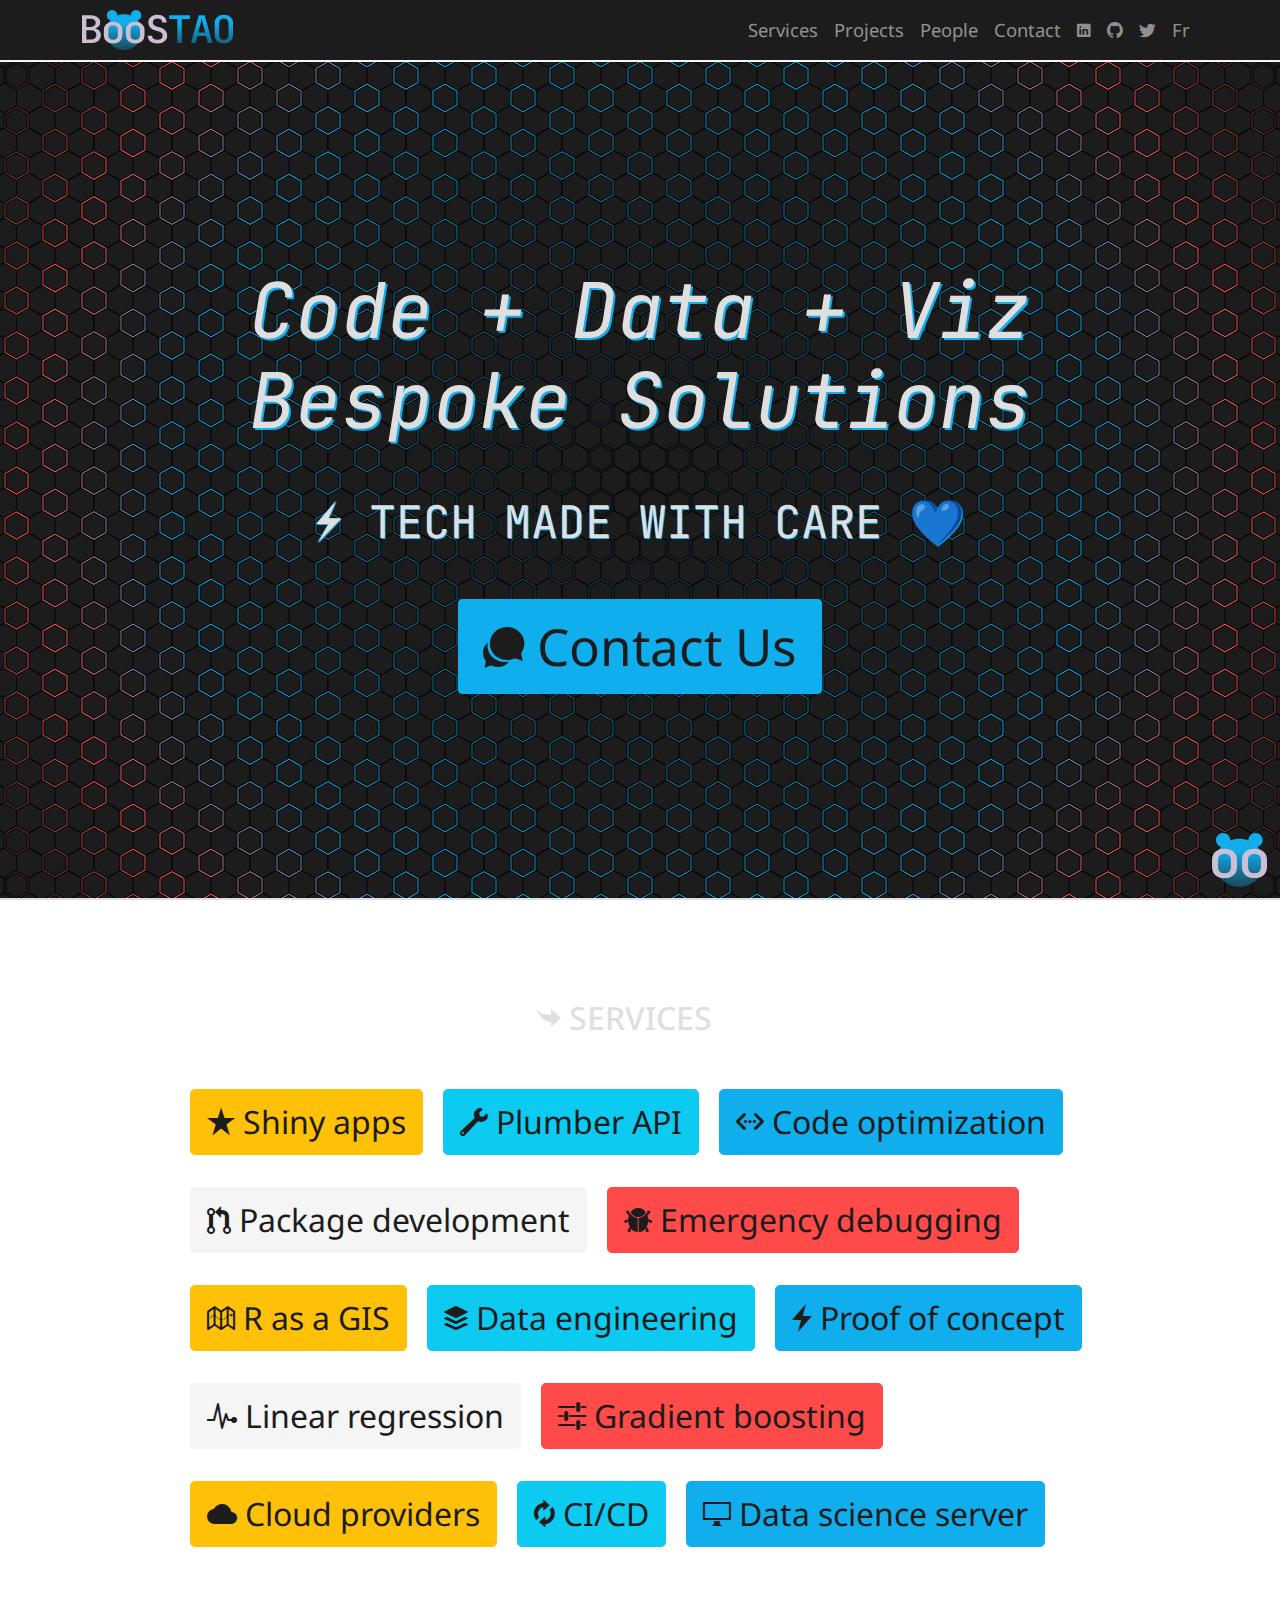
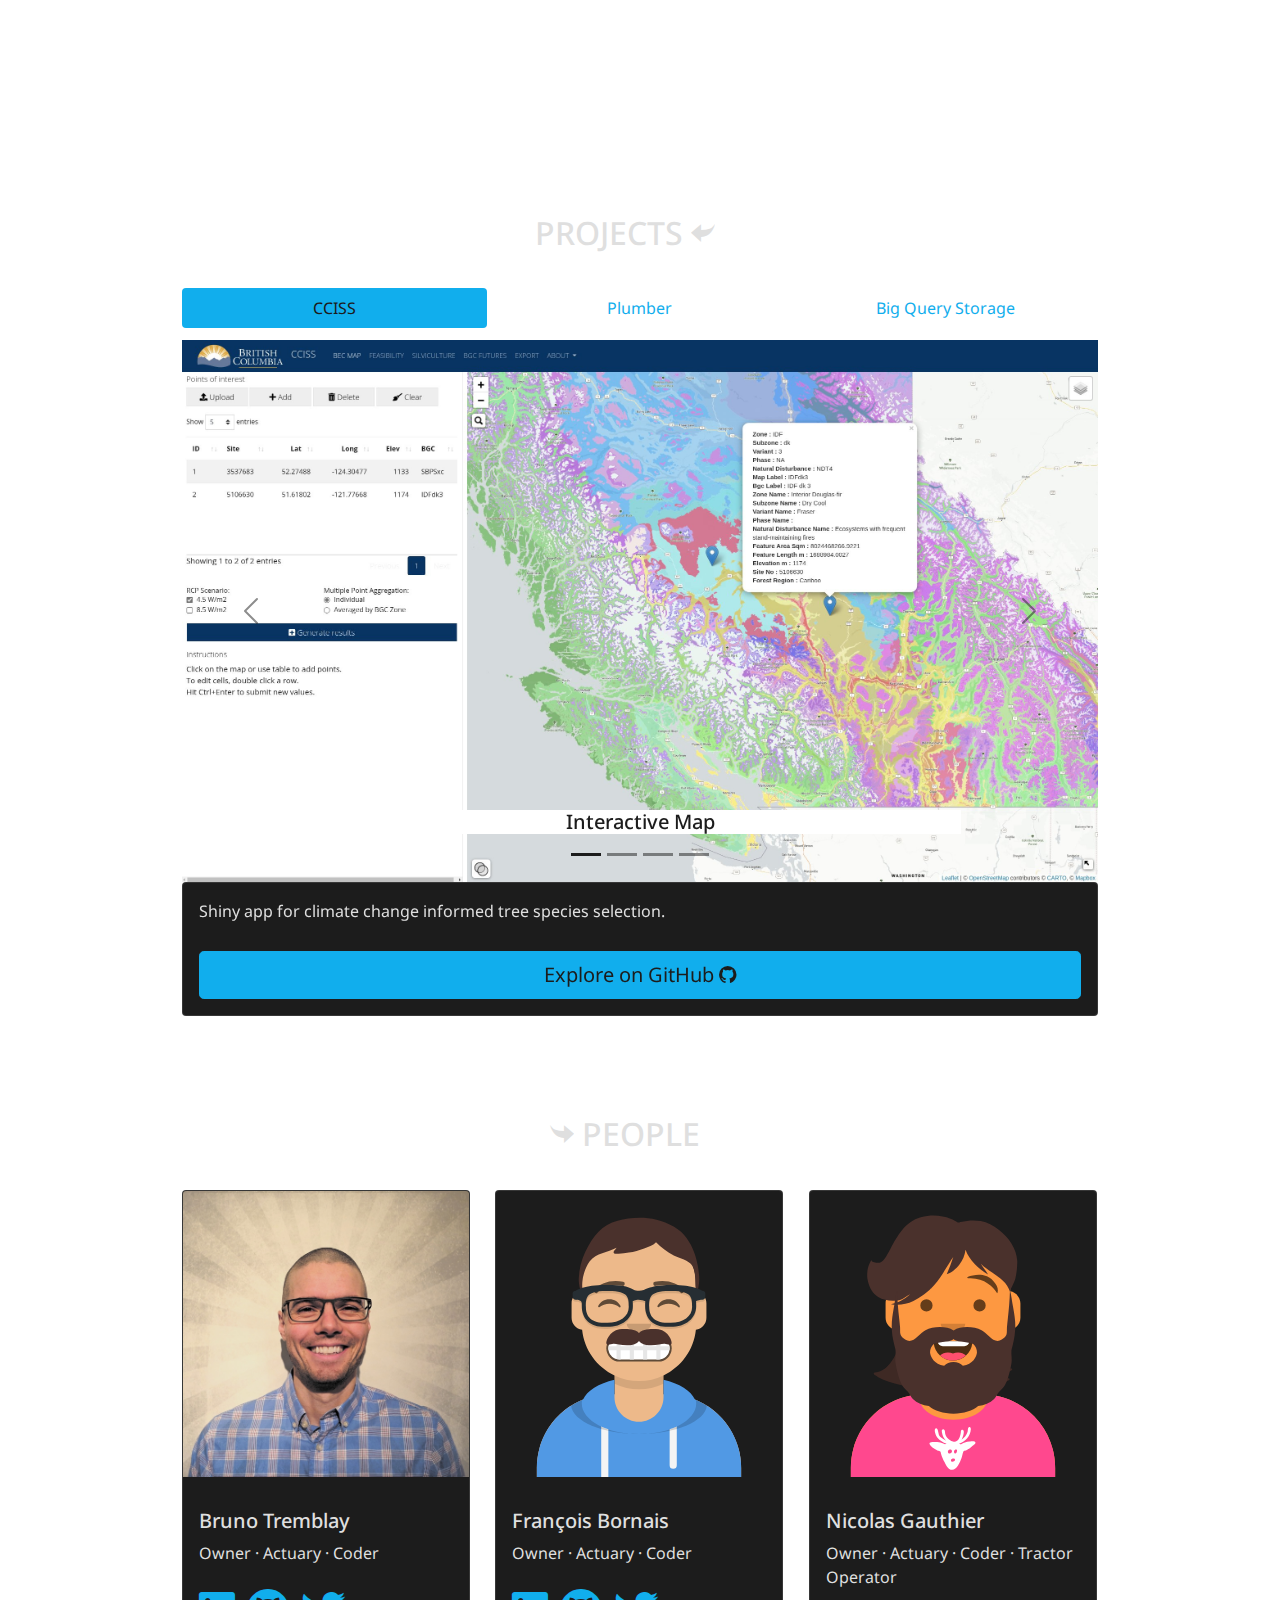
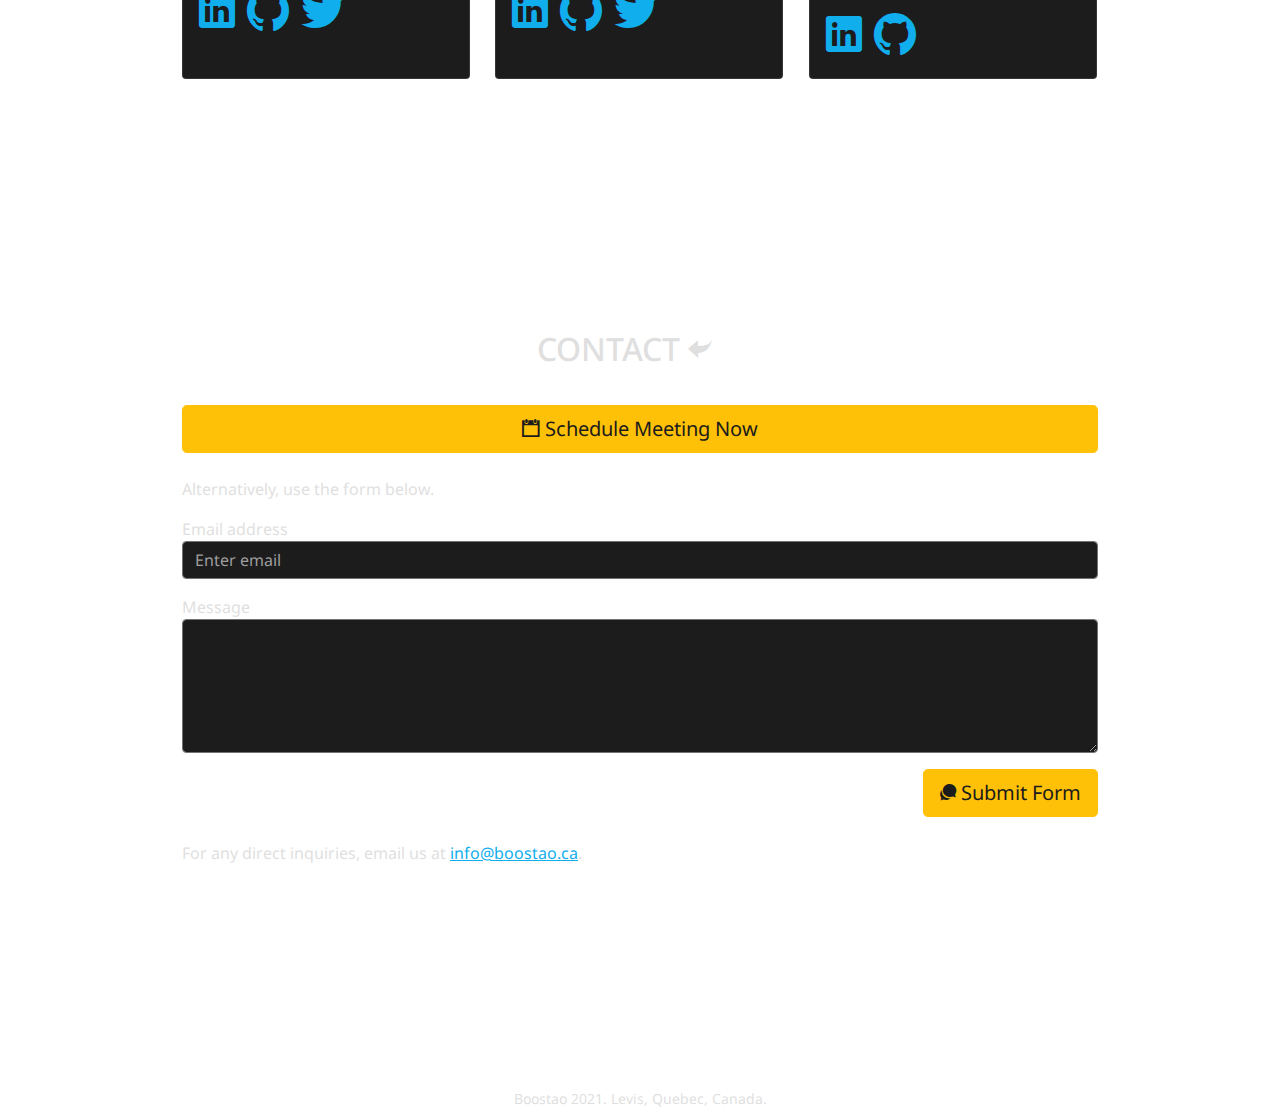
==== commit e17e0b0c: "add born and nic" ====
--- a/index.html
+++ b/index.html
@@ -321,230 +321,154 @@
     padding-bottom: 5px !important;
     background: linear-gradient(180deg, #1c1c1c 25%, #11AEED 150%) fixed;
   }
+  .bd-services>.btn {
+    margin: 1rem 0.5rem;
+  }
 </style>
 <div id="services" class="section level2 section-head">
 <h2 class="section-head"><span class="ion ion-forward" style="transform: scale(1, -1);"></span> SERVICES</h2>
-<p>We aim to provide value by having a very practical approach. Define a target, draft steps to get there, start to work. Each technological decision has to be justified based on the context of the solution such as schedule constraints, performance requirements and maintenance costs.</p>
-<div class="row row-cols-1 row-cols-md-4 g-4">
-<div class="col">
-<div class="card border-primary">
-<div class="d-grid gap-1 col-12 mx-auto">
-<button type="button" data-bs-target="#collapseShiny_apps" class="btn btn-primary btn-lg" data-bs-toggle="collapse">
-<div class="display-5">
+<div class="bd-services">
+<button type="button" class="btn btn-warning fs-2 btn-lg" data-bs-toggle="collapse" data-bs-target="#collapseShiny_apps" aria-expanded="false" aria-controls="collapseShiny_apps">
+<span>
 <span class="ion ion-star"></span>
-</div>
-</button>
-</div>
-<div class="card-body">
-<h3 class="card-title">Shiny apps</h3>
-<div class="collapse" id="collapseShiny_apps">
-<p class="card-text">Need something interactive for users to work with data? Dashboards, visualizations, database backend. We write snappy, scalable and well documented app. Shiny is a great way to democratize information you already have.</p>
-</div>
-</div>
-</div>
-</div>
-<div class="col">
-<div class="card border-primary">
-<div class="d-grid gap-1 col-12 mx-auto">
-<button type="button" data-bs-target="#collapsePlumber_API" class="btn btn-primary btn-lg" data-bs-toggle="collapse">
-<div class="display-5">
+Shiny apps
+</span>
+</button>
+<div class="row collapse" id="collapseShiny_apps">
+<div class="col">
+<div class="card card-body">Need something interactive for users to work with data? Dashboards, visualizations, database backend. We write snappy, scalable and well documented app. Shiny is a great way to democratize information you already have.</div>
+</div>
+</div>
+<button type="button" class="btn btn-info fs-2 btn-lg" data-bs-toggle="collapse" data-bs-target="#collapsePlumber_API" aria-expanded="false" aria-controls="collapsePlumber_API">
+<span>
 <span class="ion ion-wrench"></span>
-</div>
-</button>
-</div>
-<div class="card-body">
-<h3 class="card-title">Plumber API</h3>
-<div class="collapse" id="collapsePlumber_API">
-<p class="card-text">Looking to expose R computations to the rest of your organization? Plumber is a pretty simple way to do that. We can facilitate its use within your team by helping you exploit its maximum potential.</p>
-</div>
-</div>
-</div>
-</div>
-<div class="col">
-<div class="card border-primary">
-<div class="d-grid gap-1 col-12 mx-auto">
-<button type="button" data-bs-target="#collapseCode_optimization" class="btn btn-primary btn-lg" data-bs-toggle="collapse">
-<div class="display-5">
+Plumber API
+</span>
+</button>
+<div class="row collapse" id="collapsePlumber_API">
+<div class="col">
+<div class="card card-body">Looking to expose R computations to the rest of your organization? Plumber is a pretty simple way to do that. We can facilitate its use within your team by helping you exploit its maximum potential.</div>
+</div>
+</div>
+<button type="button" class="btn btn-primary fs-2 btn-lg" data-bs-toggle="collapse" data-bs-target="#collapseCode_optimization" aria-expanded="false" aria-controls="collapseCode_optimization">
+<span>
 <span class="ion ion-code-working"></span>
-</div>
-</button>
-</div>
-<div class="card-body">
-<h3 class="card-title">Code optimization</h3>
-<div class="collapse" id="collapseCode_optimization">
-<p class="card-text">Have some long-running piece of script? Need it to go faster? We can definitely handle that. We are borderline obsessed with performance, within budget. Sometimes you just need 80% improvement, and it is ok. If you need to go all the way, you might "C" a bit of C++.</p>
-</div>
-</div>
-</div>
-</div>
-<div class="col">
-<div class="card border-primary">
-<div class="d-grid gap-1 col-12 mx-auto">
-<button type="button" data-bs-target="#collapsePackage_development" class="btn btn-primary btn-lg" data-bs-toggle="collapse">
-<div class="display-5">
+Code optimization
+</span>
+</button>
+<div class="row collapse" id="collapseCode_optimization">
+<div class="col">
+<div class="card card-body">Have some long-running piece of script? Need it to go faster? We can definitely handle that. We are borderline obsessed with performance, within budget. Sometimes you just need 80% improvement, and it is ok. If you need to go all the way, you might "C" a bit of C++.</div>
+</div>
+</div>
+<button type="button" class="btn btn-dark fs-2 btn-lg" data-bs-toggle="collapse" data-bs-target="#collapsePackage_development" aria-expanded="false" aria-controls="collapsePackage_development">
+<span>
 <span class="ion ion-pull-request"></span>
-</div>
-</button>
-</div>
-<div class="card-body">
-<h3 class="card-title">Package development</h3>
-<div class="collapse" id="collapsePackage_development">
-<p class="card-text">Be it contributing to existing open source packages or setting up an internal minicran with your own packages, we are always up for a pull request. Packages are the best way to share code between collaborators.</p>
-</div>
-</div>
-</div>
-</div>
-<div class="col">
-<div class="card border-primary">
-<div class="d-grid gap-1 col-12 mx-auto">
-<button type="button" data-bs-target="#collapseEmergency_debugging" class="btn btn-primary btn-lg" data-bs-toggle="collapse">
-<div class="display-5">
+Package development
+</span>
+</button>
+<div class="row collapse" id="collapsePackage_development">
+<div class="col">
+<div class="card card-body">Be it contributing to existing open source packages or setting up an internal minicran with your own packages, we are always up for a pull request. Packages are the best way to share code between collaborators.</div>
+</div>
+</div>
+<button type="button" class="btn btn-danger fs-2 btn-lg" data-bs-toggle="collapse" data-bs-target="#collapseEmergency_debugging" aria-expanded="false" aria-controls="collapseEmergency_debugging">
+<span>
 <span class="ion ion-bug"></span>
-</div>
-</button>
-</div>
-<div class="card-body">
-<h3 class="card-title">Emergency debugging</h3>
-<div class="collapse" id="collapseEmergency_debugging">
-<p class="card-text">We get it, sometimes stuff in production break. A Docker image is not building properly. Maybe you experience performance regression. It needs to work yesterday, and it puts a lot of pressure on the organization. We have been in these shoes and found solutions where most would have surrendered.</p>
-</div>
-</div>
-</div>
-</div>
-<div class="col">
-<div class="card border-primary">
-<div class="d-grid gap-1 col-12 mx-auto">
-<button type="button" data-bs-target="#collapseR_as_a_GIS" class="btn btn-primary btn-lg" data-bs-toggle="collapse">
-<div class="display-5">
+Emergency debugging
+</span>
+</button>
+<div class="row collapse" id="collapseEmergency_debugging">
+<div class="col">
+<div class="card card-body">We get it, sometimes stuff in production break. A Docker image is not building properly. Maybe you experience performance regression. It needs to work yesterday, and it puts a lot of pressure on the organization. We have been in these shoes and found solutions where most would have surrendered.</div>
+</div>
+</div>
+<button type="button" class="btn btn-warning fs-2 btn-lg" data-bs-toggle="collapse" data-bs-target="#collapseR_as_a_GIS" aria-expanded="false" aria-controls="collapseR_as_a_GIS">
+<span>
 <span class="ion ion-map"></span>
-</div>
-</button>
-</div>
-<div class="card-body">
-<h3 class="card-title">R as a GIS</h3>
-<div class="collapse" id="collapseR_as_a_GIS">
-<p class="card-text">Working with geographical information in R is not that complicated. It can do all the heavy lifting that other GIS do. You should empower your internal cartographers. We can also build maps and custom map tiles to fit your need.</p>
-</div>
-</div>
-</div>
-</div>
-<div class="col">
-<div class="card border-primary">
-<div class="d-grid gap-1 col-12 mx-auto">
-<button type="button" data-bs-target="#collapseData_engineering" class="btn btn-primary btn-lg" data-bs-toggle="collapse">
-<div class="display-5">
+R as a GIS
+</span>
+</button>
+<div class="row collapse" id="collapseR_as_a_GIS">
+<div class="col">
+<div class="card card-body">Working with geographical information in R is not that complicated. It can do all the heavy lifting that other GIS do. You should empower your internal cartographers. We can also build maps and custom map tiles to fit your need.</div>
+</div>
+</div>
+<button type="button" class="btn btn-info fs-2 btn-lg" data-bs-toggle="collapse" data-bs-target="#collapseData_engineering" aria-expanded="false" aria-controls="collapseData_engineering">
+<span>
 <span class="ion ion-social-buffer"></span>
-</div>
-</button>
-</div>
-<div class="card-body">
-<h3 class="card-title">Data engineering</h3>
-<div class="collapse" id="collapseData_engineering">
-<p class="card-text">Every data scientist knows 90% of the job is massaging data. We build data ingestion pipelines to feed modelling needs. Once the science part is done, we can support deployment to production.</p>
-</div>
-</div>
-</div>
-</div>
-<div class="col">
-<div class="card border-primary">
-<div class="d-grid gap-1 col-12 mx-auto">
-<button type="button" data-bs-target="#collapseProof_of_concept" class="btn btn-primary btn-lg" data-bs-toggle="collapse">
-<div class="display-5">
+Data engineering
+</span>
+</button>
+<div class="row collapse" id="collapseData_engineering">
+<div class="col">
+<div class="card card-body">Every data scientist knows 90% of the job is massaging data. We build data ingestion pipelines to feed modelling needs. Once the science part is done, we can support deployment to production.</div>
+</div>
+</div>
+<button type="button" class="btn btn-primary fs-2 btn-lg" data-bs-toggle="collapse" data-bs-target="#collapseProof_of_concept" aria-expanded="false" aria-controls="collapseProof_of_concept">
+<span>
 <span class="ion ion-flash"></span>
-</div>
-</button>
-</div>
-<div class="card-body">
-<h3 class="card-title">Proof of concept</h3>
-<div class="collapse" id="collapseProof_of_concept">
-<p class="card-text">Quick prototyping if you can extract value from the data you have. We can also peer review existing models. The best models are built by domain experts. We merely provide them with the tools and process to deliver value.</p>
-</div>
-</div>
-</div>
-</div>
-<div class="col">
-<div class="card border-primary">
-<div class="d-grid gap-1 col-12 mx-auto">
-<button type="button" data-bs-target="#collapseLinear_regression" class="btn btn-primary btn-lg" data-bs-toggle="collapse">
-<div class="display-5">
+Proof of concept
+</span>
+</button>
+<div class="row collapse" id="collapseProof_of_concept">
+<div class="col">
+<div class="card card-body">Quick prototyping if you can extract value from the data you have. We can also peer review existing models. The best models are built by domain experts. We merely provide them with the tools and process to deliver value.</div>
+</div>
+</div>
+<button type="button" class="btn btn-dark fs-2 btn-lg" data-bs-toggle="collapse" data-bs-target="#collapseLinear_regression" aria-expanded="false" aria-controls="collapseLinear_regression">
+<span>
 <span class="ion ion-ios-pulse-strong"></span>
-</div>
-</button>
-</div>
-<div class="card-body">
-<h3 class="card-title">Linear regression</h3>
-<div class="collapse" id="collapseLinear_regression">
-<p class="card-text">Who said proven techniques could not still solve business problems. Not everything has to be deep learning. Choose the right tool for the job.</p>
-</div>
-</div>
-</div>
-</div>
-<div class="col">
-<div class="card border-primary">
-<div class="d-grid gap-1 col-12 mx-auto">
-<button type="button" data-bs-target="#collapseGradient_boosting" class="btn btn-primary btn-lg" data-bs-toggle="collapse">
-<div class="display-5">
+Linear regression
+</span>
+</button>
+<div class="row collapse" id="collapseLinear_regression">
+<div class="col">
+<div class="card card-body">Who said proven techniques could not still solve business problems. Not everything has to be deep learning. Choose the right tool for the job.</div>
+</div>
+</div>
+<button type="button" class="btn btn-danger fs-2 btn-lg" data-bs-toggle="collapse" data-bs-target="#collapseGradient_boosting" aria-expanded="false" aria-controls="collapseGradient_boosting">
+<span>
 <span class="ion ion-android-options"></span>
-</div>
-</button>
-</div>
-<div class="card-body">
-<h3 class="card-title">Gradient boosting</h3>
-<div class="collapse" id="collapseGradient_boosting">
-<p class="card-text">Gradient boosting is a great tool when fine-tuned. Let us guide you on how to be a successful user. We can help with feature engineering and hyper parameters tuning.</p>
-</div>
-</div>
-</div>
-</div>
-<div class="col">
-<div class="card border-primary">
-<div class="d-grid gap-1 col-12 mx-auto">
-<button type="button" data-bs-target="#collapseCloud_providers" class="btn btn-primary btn-lg" data-bs-toggle="collapse">
-<div class="display-5">
+Gradient boosting
+</span>
+</button>
+<div class="row collapse" id="collapseGradient_boosting">
+<div class="col">
+<div class="card card-body">Gradient boosting is a great tool when fine-tuned. Let us guide you on how to be a successful user. We can help with feature engineering and hyper parameters tuning.</div>
+</div>
+</div>
+<button type="button" class="btn btn-warning fs-2 btn-lg" data-bs-toggle="collapse" data-bs-target="#collapseCloud_providers" aria-expanded="false" aria-controls="collapseCloud_providers">
+<span>
 <span class="ion ion-android-cloud"></span>
-</div>
-</button>
-</div>
-<div class="card-body">
-<h3 class="card-title">Cloud providers</h3>
-<div class="collapse" id="collapseCloud_providers">
-<p class="card-text">We work with most cloud providers that have a data center in Canada. Cloud infrastructure is great for surge workload and on-demand computing.<ul><li>Google</li><li>DigitalOcean</li><li>Azure</li><li>AWS</li></ul></p>
-</div>
-</div>
-</div>
-</div>
-<div class="col">
-<div class="card border-primary">
-<div class="d-grid gap-1 col-12 mx-auto">
-<button type="button" data-bs-target="#collapseCI_CD" class="btn btn-primary btn-lg" data-bs-toggle="collapse">
-<div class="display-5">
+Cloud providers
+</span>
+</button>
+<div class="row collapse" id="collapseCloud_providers">
+<div class="col">
+<div class="card card-body">We work with most cloud providers that have a data center in Canada. Cloud infrastructure is great for surge workload and on-demand computing.<ul><li>Google</li><li>DigitalOcean</li><li>Azure</li><li>AWS</li></ul></div>
+</div>
+</div>
+<button type="button" class="btn btn-info fs-2 btn-lg" data-bs-toggle="collapse" data-bs-target="#collapseCI_CD" aria-expanded="false" aria-controls="collapseCI_CD">
+<span>
 <span class="ion ion-loop"></span>
-</div>
-</button>
-</div>
-<div class="card-body">
-<h3 class="card-title">CI/CD</h3>
-<div class="collapse" id="collapseCI_CD">
-<p class="card-text">Use GitHub actions and similar tools to automate most repetitive tasks around code management. Setup tests, validate commits or deploy to production all in one go. Harness the power of app containerization when it makes sense.</p>
-</div>
-</div>
-</div>
-</div>
-<div class="col">
-<div class="card border-primary">
-<div class="d-grid gap-1 col-12 mx-auto">
-<button type="button" data-bs-target="#collapseData_science_server" class="btn btn-primary btn-lg" data-bs-toggle="collapse">
-<div class="display-5">
+CI/CD
+</span>
+</button>
+<div class="row collapse" id="collapseCI_CD">
+<div class="col">
+<div class="card card-body">Use GitHub actions and similar tools to automate most repetitive tasks around code management. Setup tests, validate commits or deploy to production all in one go. Harness the power of app containerization when it makes sense.</div>
+</div>
+</div>
+<button type="button" class="btn btn-primary fs-2 btn-lg" data-bs-toggle="collapse" data-bs-target="#collapseData_science_server" aria-expanded="false" aria-controls="collapseData_science_server">
+<span>
 <span class="ion ion-monitor"></span>
-</div>
-</button>
-</div>
-<div class="card-body">
-<h3 class="card-title">Data science server</h3>
-<div class="collapse" id="collapseData_science_server">
-<p class="card-text">We can help configure RStudio server, Shiny server or notebook server. We know our way around security integration, nginx and notebook kernels installation. Furthermore, we have experience compiling GPU backed machine learning libraries, so you will not have to dig through CUDA documentation.</p>
-</div>
-</div>
+Data science server
+</span>
+</button>
+<div class="row collapse" id="collapseData_science_server">
+<div class="col">
+<div class="card card-body">We can help configure RStudio server, Shiny server or notebook server. We know our way around security integration, nginx and notebook kernels installation. Furthermore, we have experience compiling GPU backed machine learning libraries, so you will not have to dig through CUDA documentation.</div>
 </div>
 </div>
 </div>
@@ -596,9 +520,15 @@
     <span class="visually-hidden">Next</span>
   </button>
 </div>
-<div class="d-grid gap-1 col-12 mx-auto" style="padding-top:12px"><a href="https://github.com/bcgov/CCISS_ShinyApp" class="btn btn-primary btn-lg">Explore on GitHub <span class="ion ion-social-github"></span></a></div>
-
-<p>Shiny app for climate change informed tree species selection.</p>
+
+<div class="card card-body">
+<p>
+Shiny app for climate change informed tree species selection.
+</p>
+<div class="d-grid gap-1 col-12 mx-auto" style="padding-top:12px">
+<a href="https://github.com/bcgov/CCISS_ShinyApp" class="btn btn-primary btn-lg">Explore on GitHub <span class="ion ion-social-github"></span></a>
+</div>
+</div>
 </div>
 <div id="plumber" class="section level3">
 <h3>Plumber</h3>
@@ -621,12 +551,18 @@
     <span class="visually-hidden">Next</span>
   </button>
 </div>
-<div class="d-grid gap-1 col-12 mx-auto" style="padding-top:12px"><a href="https://github.com/rstudio/plumber" class="btn btn-primary btn-lg">Explore on GitHub <span class="ion ion-social-github"></span></a></div>
-
-<p>Contributor to the <a href="https://github.com/rstudio/plumber">plumber</a> package and maintains <a href="https://github.com/meztez/plumberDeploy">plumberDeploy</a>, <a href="https://github.com/meztez/redoc">redoc</a>, and <a href="https://github.com/meztez/rapidoc">rapidoc</a> available on CRAN.</p>
-</div>
-<div id="bqs" class="section level3">
-<h3>BQS</h3>
+
+<div class="card card-body">
+<p>
+Contributor to the <a href="https://github.com/rstudio/plumber">plumber</a> package and maintains <a href="https://github.com/meztez/plumberDeploy">plumberDeploy</a>, <a href="https://github.com/meztez/redoc">redoc</a>, and <a href="https://github.com/meztez/rapidoc">rapidoc</a> available on CRAN.
+</p>
+<div class="d-grid gap-1 col-12 mx-auto" style="padding-top:12px">
+<a href="https://github.com/rstudio/plumber" class="btn btn-primary btn-lg">Explore on GitHub <span class="ion ion-social-github"></span></a>
+</div>
+</div>
+</div>
+<div id="big-query-storage" class="section level3">
+<h3>Big Query Storage</h3>
 
 <div id="carouselBQS" class="carousel slide" data-bs-ride="carousel">
   <div class="carousel-indicators">
@@ -646,22 +582,55 @@
     <span class="visually-hidden">Next</span>
   </button>
 </div>
-<div class="d-grid gap-1 col-12 mx-auto" style="padding-top:12px"><a href="https://github.com/meztez/bigrquerystorage" class="btn btn-primary btn-lg">Explore on GitHub <span class="ion ion-social-github"></span></a></div>
-
-<p><code>bigrquerystorage</code> is a BigQuery Storage API package for R. The main motivation is to replace <code>bigrquery::bq_table_download</code>.</p>
-<p>The package is built in C++ and R.</p>
-</div>
-</div>
+
+<div class="card card-body">
+<p>
+<code>bigrquerystorage</code> is a BigQuery Storage API package for R. The main motivation is to replace <code>bigrquery::bq_table_download</code>.<br><br>The package is built in C++ and R.
+</p>
+<div class="d-grid gap-1 col-12 mx-auto" style="padding-top:12px">
+<a href="https://github.com/meztez/bigrquerystorage" class="btn btn-primary btn-lg">Explore on GitHub <span class="ion ion-social-github"></span></a>
+</div>
+</div>
+</div>
+<div>
 <div id="people" class="section level2 section-head">
 <h2 class="section-head"><span class="ion ion-forward" style="transform: scale(1, -1);"></span> PEOPLE</h2>
 
-<div class="card" style="width: 18rem;">
-  <img src="www/face.jpg" class="card-img-top" alt="Bruno Tremblay">
-  <div class="card-body">
-    <h5 class="card-title">Bruno Tremblay</h5>
-    <p class="card-text">Owner · Actuary · Coder</p>
-    <div class="display-5">
-      <a href="https://www.linkedin.com/in/bruno-tremblay-508ba9201/" title="LinkedIn"><span class="ion-social-linkedin"></span></a> <a href="https://github.com/meztez" title="GitHub"><span class="ion ion-social-github"></span></a> <a href="https://twitter.com/meztez2" title="Twitter"><span class="ion ion-social-twitter"></span></a>
+<div class="row row-cols-1 row-cols-md-3 g-4">
+  <div class="col">
+    <div class="card h-100" style="width: 18rem;">
+      <img src="www/face.jpg" class="card-img-top" alt="Bruno Tremblay">
+      <div class="card-body">
+        <h5 class="card-title">Bruno Tremblay</h5>
+        <p class="card-text">Owner · Actuary · Coder</p>
+        <div class="display-5">
+          <a href="https://www.linkedin.com/in/bruno-tremblay-508ba9201/" title="LinkedIn"><span     class="ion-social-linkedin"></span></a> <a href="https://github.com/meztez"     title="GitHub"><span class="ion ion-social-github"></span></a> <a     href="https://twitter.com/meztez2" title="Twitter"><span class="ion     ion-social-twitter"></span></a>
+        </div>
+      </div>
+    </div>
+  </div>
+  <div class="col">
+    <div class="card h-100" style="width: 18rem;">
+      <img src="www/born.svg" class="card-img-top" alt="François Bornais">
+      <div class="card-body">
+        <h5 class="card-title">François Bornais</h5>
+        <p class="card-text">Owner · Actuary · Coder</p>
+        <div class="display-5">
+          <a href="https://www.linkedin.com/in/fran%C3%A7ois-bornais-fcas-67877736/"     title="LinkedIn"><span class="ion-social-linkedin"></span></a> <a     href="https://github.com/FrankBornais" title="GitHub"><span class="ion     ion-social-github"></span></a> <a href="https://twitter.com/BornaisFrancois"     title="Twitter"><span class="ion ion-social-twitter"></span></a>
+        </div>
+      </div>
+    </div>
+  </div>
+  <div class="col">
+    <div class="card h-100" style="width: 18rem;">
+      <img src="www/nic.svg" class="card-img-top" alt="Nicolas Gauthier">
+      <div class="card-body">
+        <h5 class="card-title">Nicolas Gauthier</h5>
+        <p class="card-text">Owner · Actuary · Coder · Tractor Operator</p>
+        <div class="display-5">
+          <a href="https://www.linkedin.com/in/nicolas-gauthier-2542a0138/"     title="LinkedIn"><span class="ion-social-linkedin"></span></a> <a     href="https://github.com/nicgauthier" title="GitHub"><span class="ion     ion-social-github"></span></a>
+        </div>
+      </div>
     </div>
   </div>
 </div>
@@ -699,13 +668,12 @@
 </form>
 <p><br>For any direct inquiries, email us at <a href="mailto:info@boostao.ca">info@boostao.ca</a>.</p>
 </div>
+</div>
 <div style="text-align:center; padding-top:40px;">
 <small>Boostao 2021. Levis, Quebec, Canada.</small>
 </div>
 <div>
 
-
-</div>
 
 
 
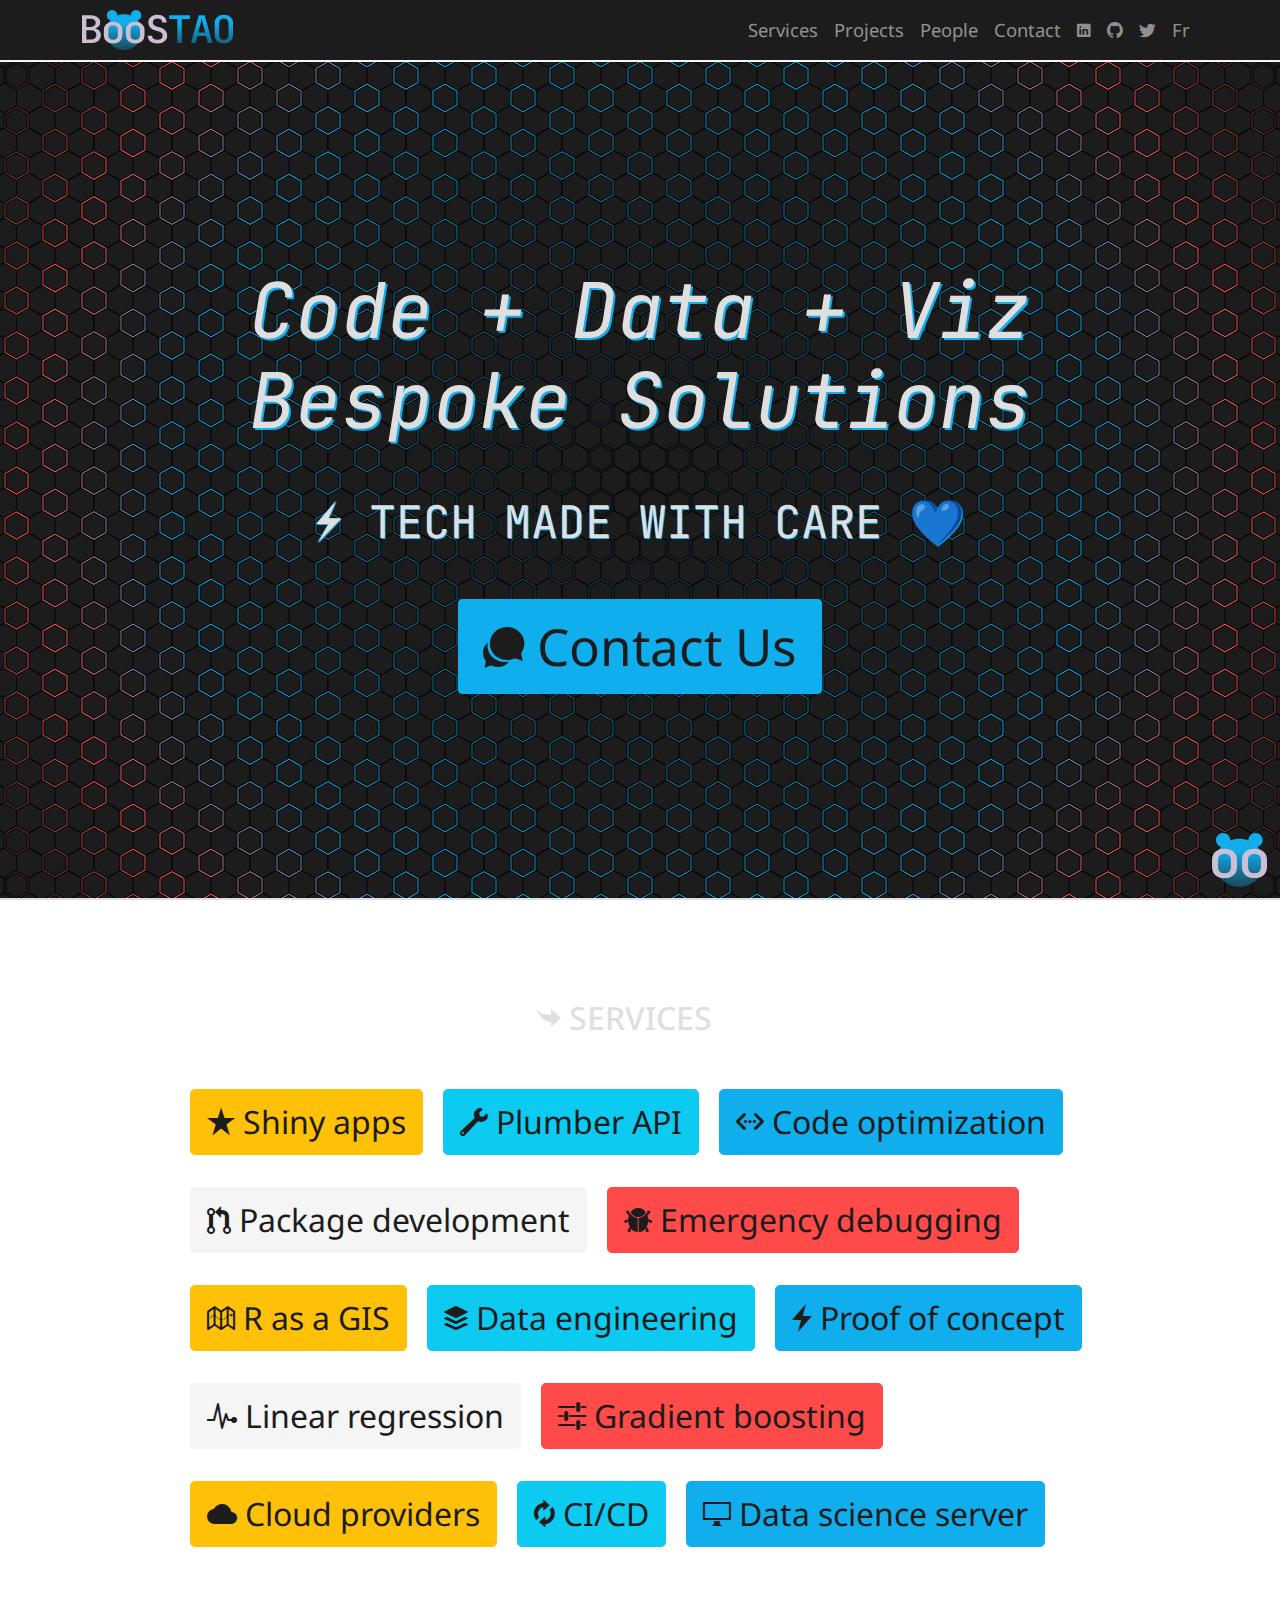
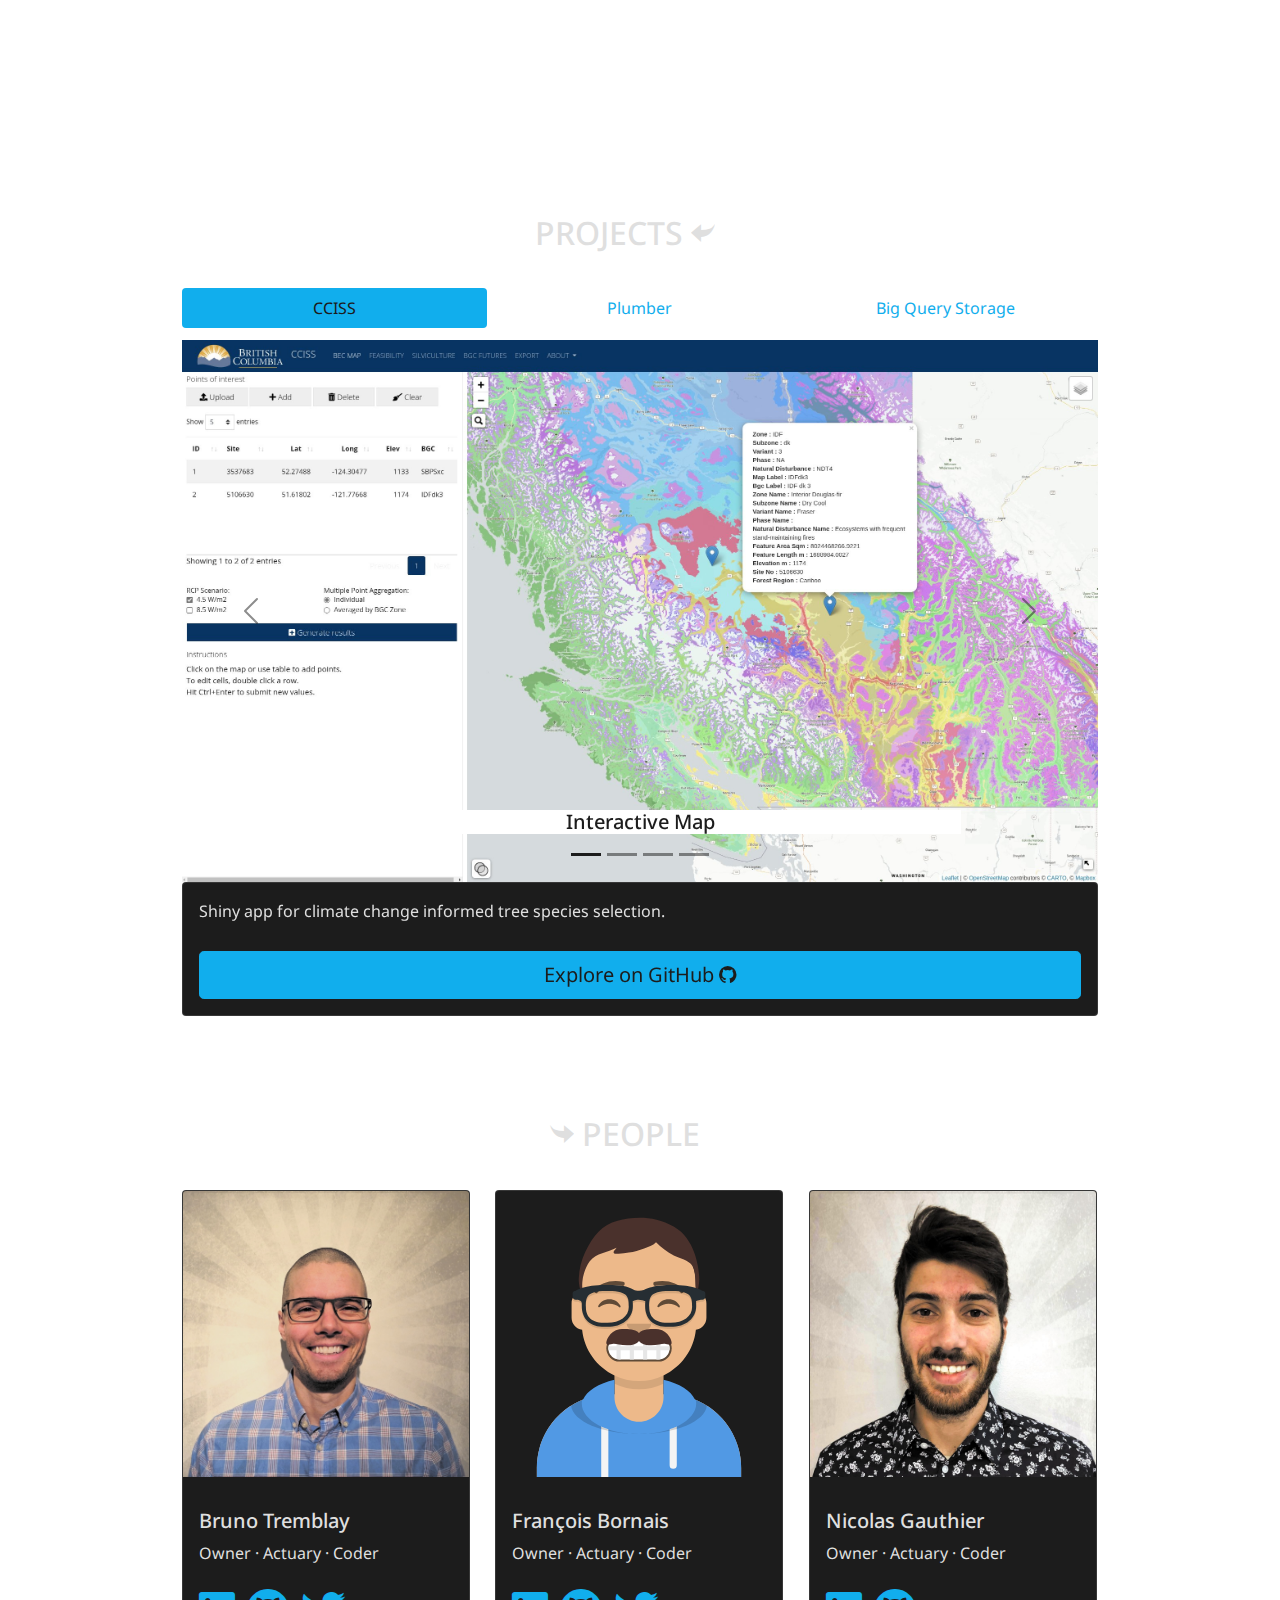
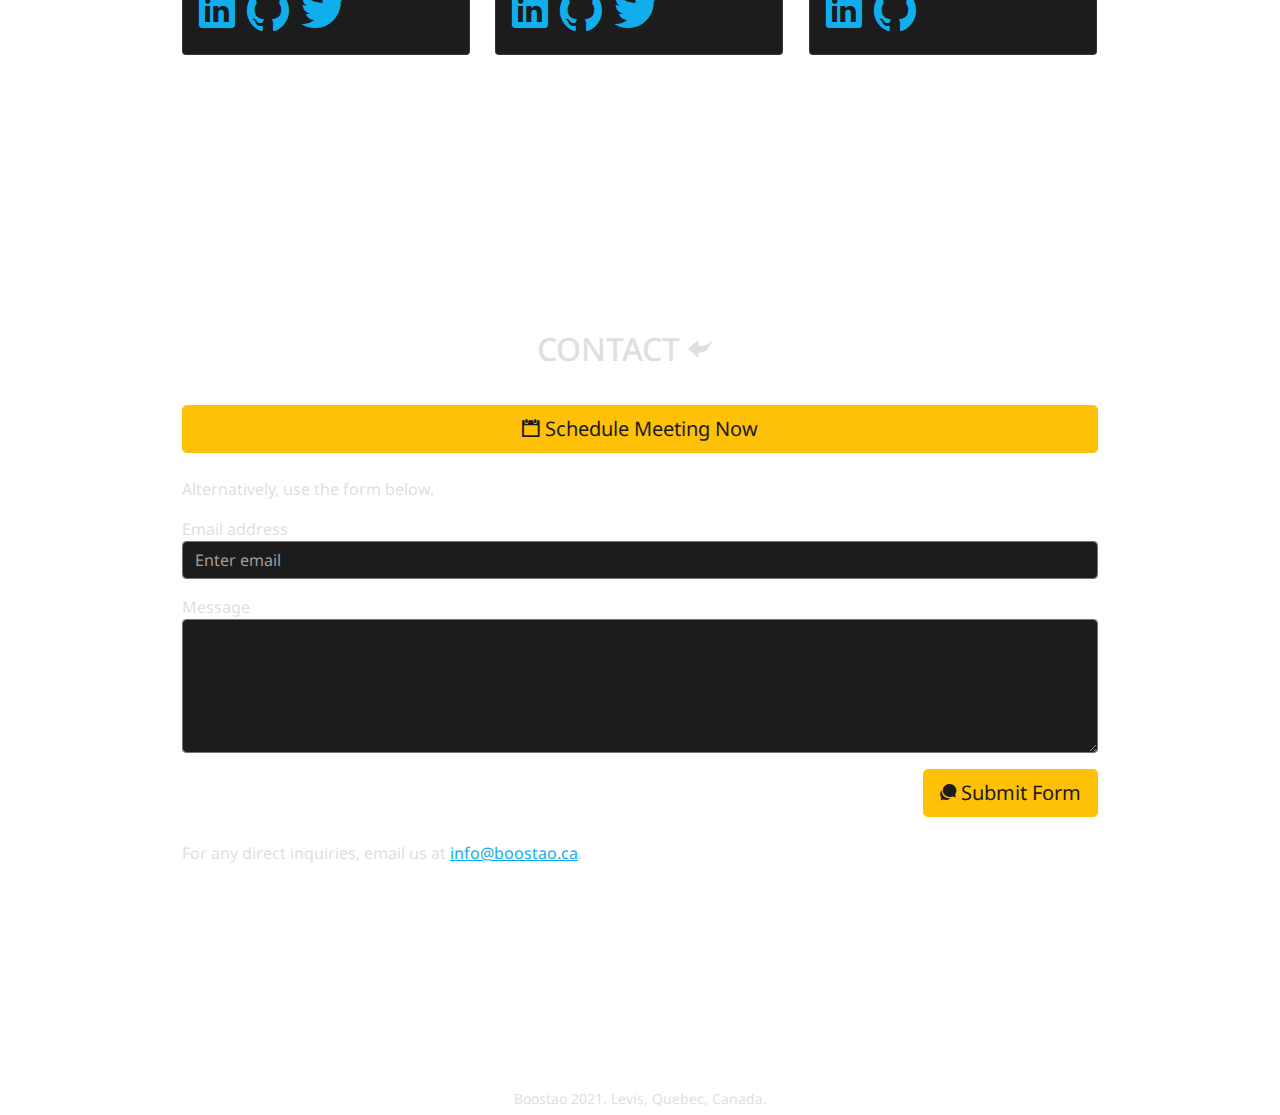
==== commit e6df7371: "Add nic avatar" ====
--- a/index.html
+++ b/index.html
@@ -623,10 +623,10 @@
   </div>
   <div class="col">
     <div class="card h-100" style="width: 18rem;">
-      <img src="www/nic.svg" class="card-img-top" alt="Nicolas Gauthier">
+      <img src="www/nic.png" class="card-img-top" alt="Nicolas Gauthier">
       <div class="card-body">
         <h5 class="card-title">Nicolas Gauthier</h5>
-        <p class="card-text">Owner · Actuary · Coder · Tractor Operator</p>
+        <p class="card-text">Owner · Actuary · Coder</p>
         <div class="display-5">
           <a href="https://www.linkedin.com/in/nicolas-gauthier-2542a0138/"     title="LinkedIn"><span class="ion-social-linkedin"></span></a> <a     href="https://github.com/nicgauthier" title="GitHub"><span class="ion     ion-social-github"></span></a>
         </div>
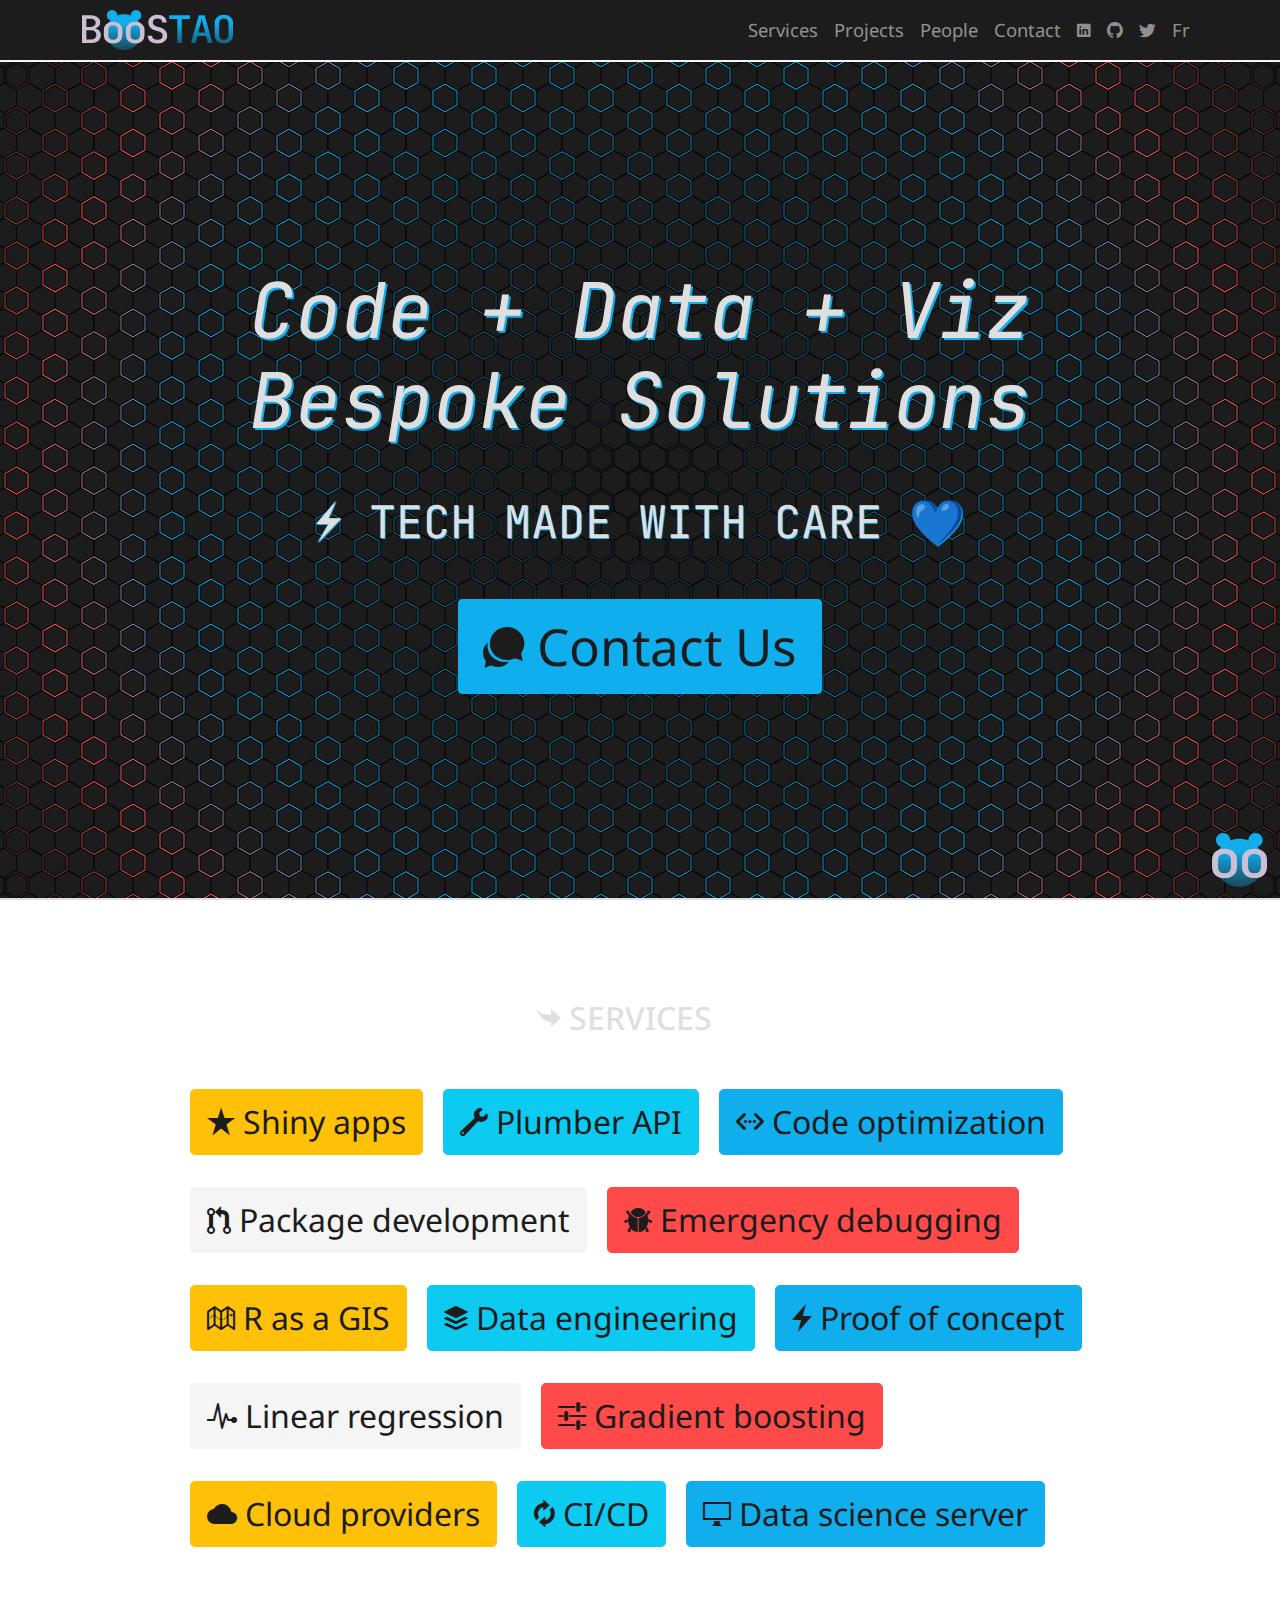
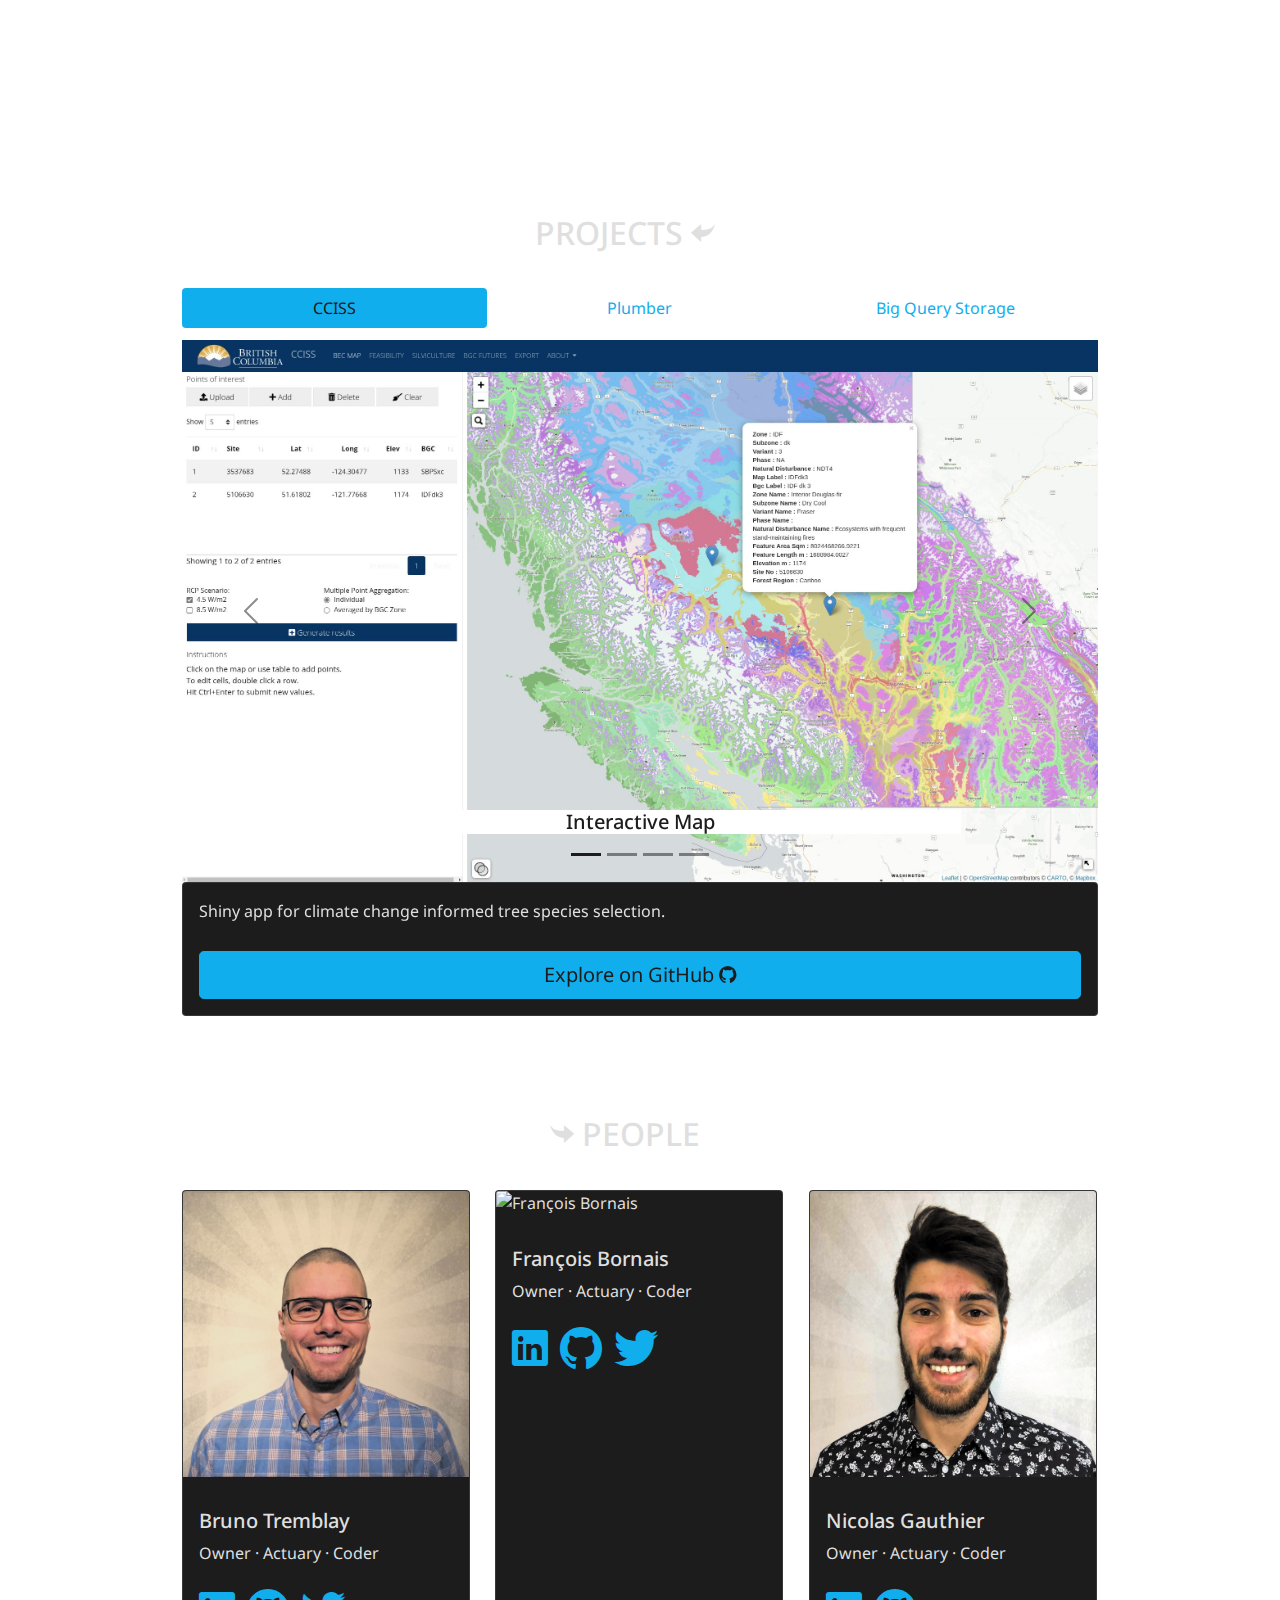
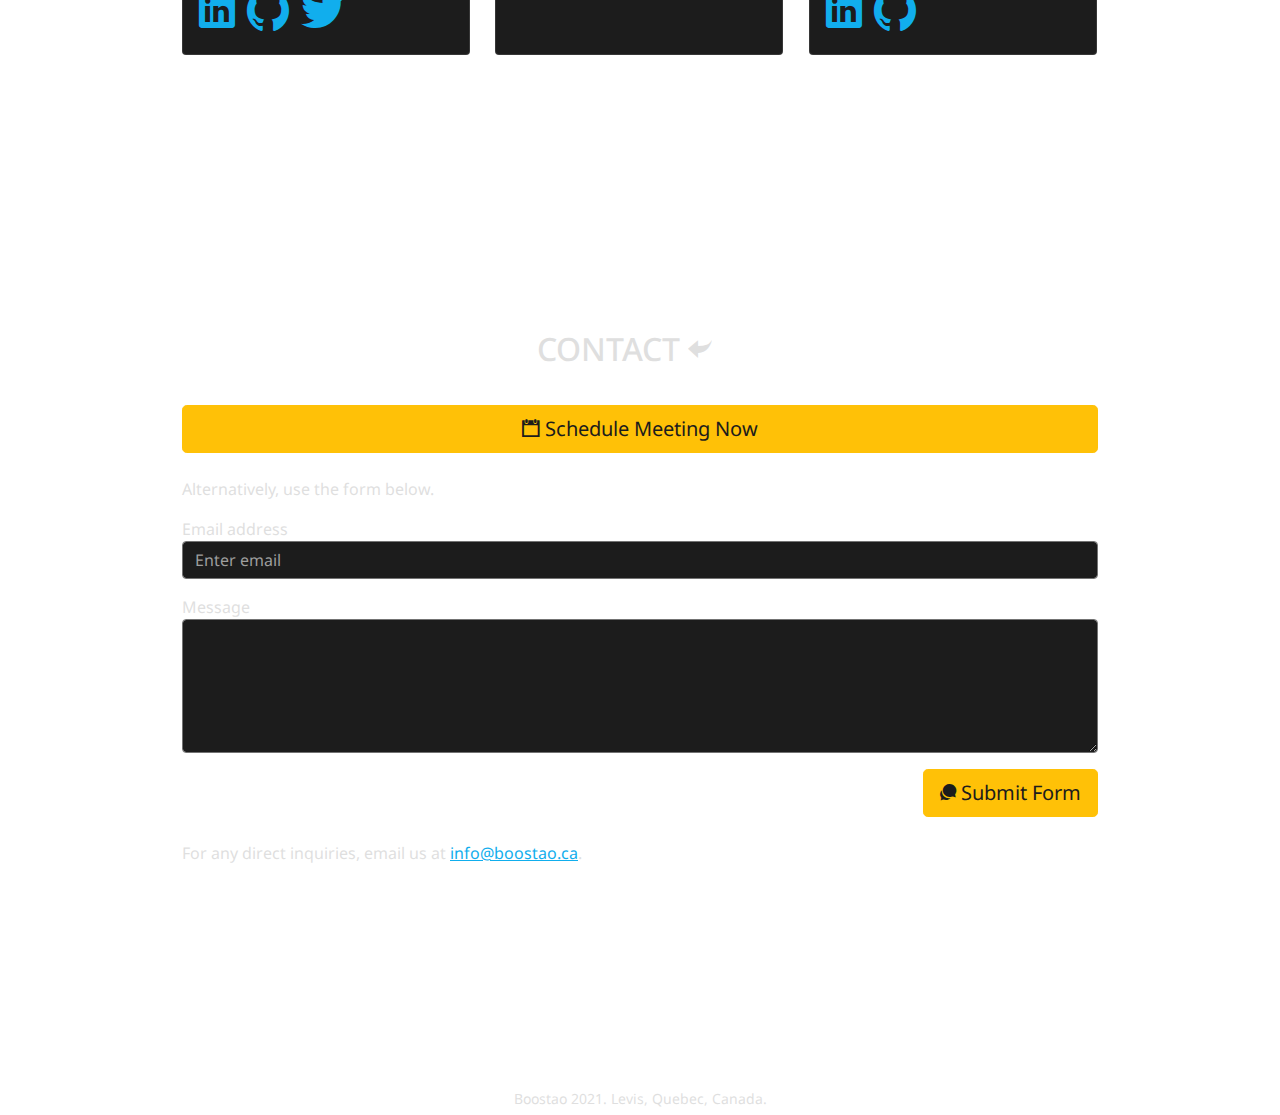
==== commit b0e02f3c: "update people faces" ====
--- a/index.html
+++ b/index.html
@@ -570,7 +570,9 @@
   </div>
   <div class="carousel-inner">
     <div class="carousel-item active">
-      <img src="https://github.com/meztez/bigrquerystorage/raw/master/docs/bigrquerystorage.gif" class="d-block w-100" alt="demo">
+      <video src="https://github.com/meztez/bigrquerystorage/raw/master/docs/bigrquerystorage.mp4" class="d-block w-100" alt="demo" autoplay controls loop>
+    Your browser does not support the HTML5 Video element.
+</video>
     </div>
   </div>
   <button class="carousel-control-prev" type="button" data-bs-target="#carouselBQS" data-bs-slide="prev">
@@ -611,7 +613,7 @@
   </div>
   <div class="col">
     <div class="card h-100" style="width: 18rem;">
-      <img src="www/born.svg" class="card-img-top" alt="François Bornais">
+      <img src="www/born.jpg" class="card-img-top" alt="François Bornais">
       <div class="card-body">
         <h5 class="card-title">François Bornais</h5>
         <p class="card-text">Owner · Actuary · Coder</p>
